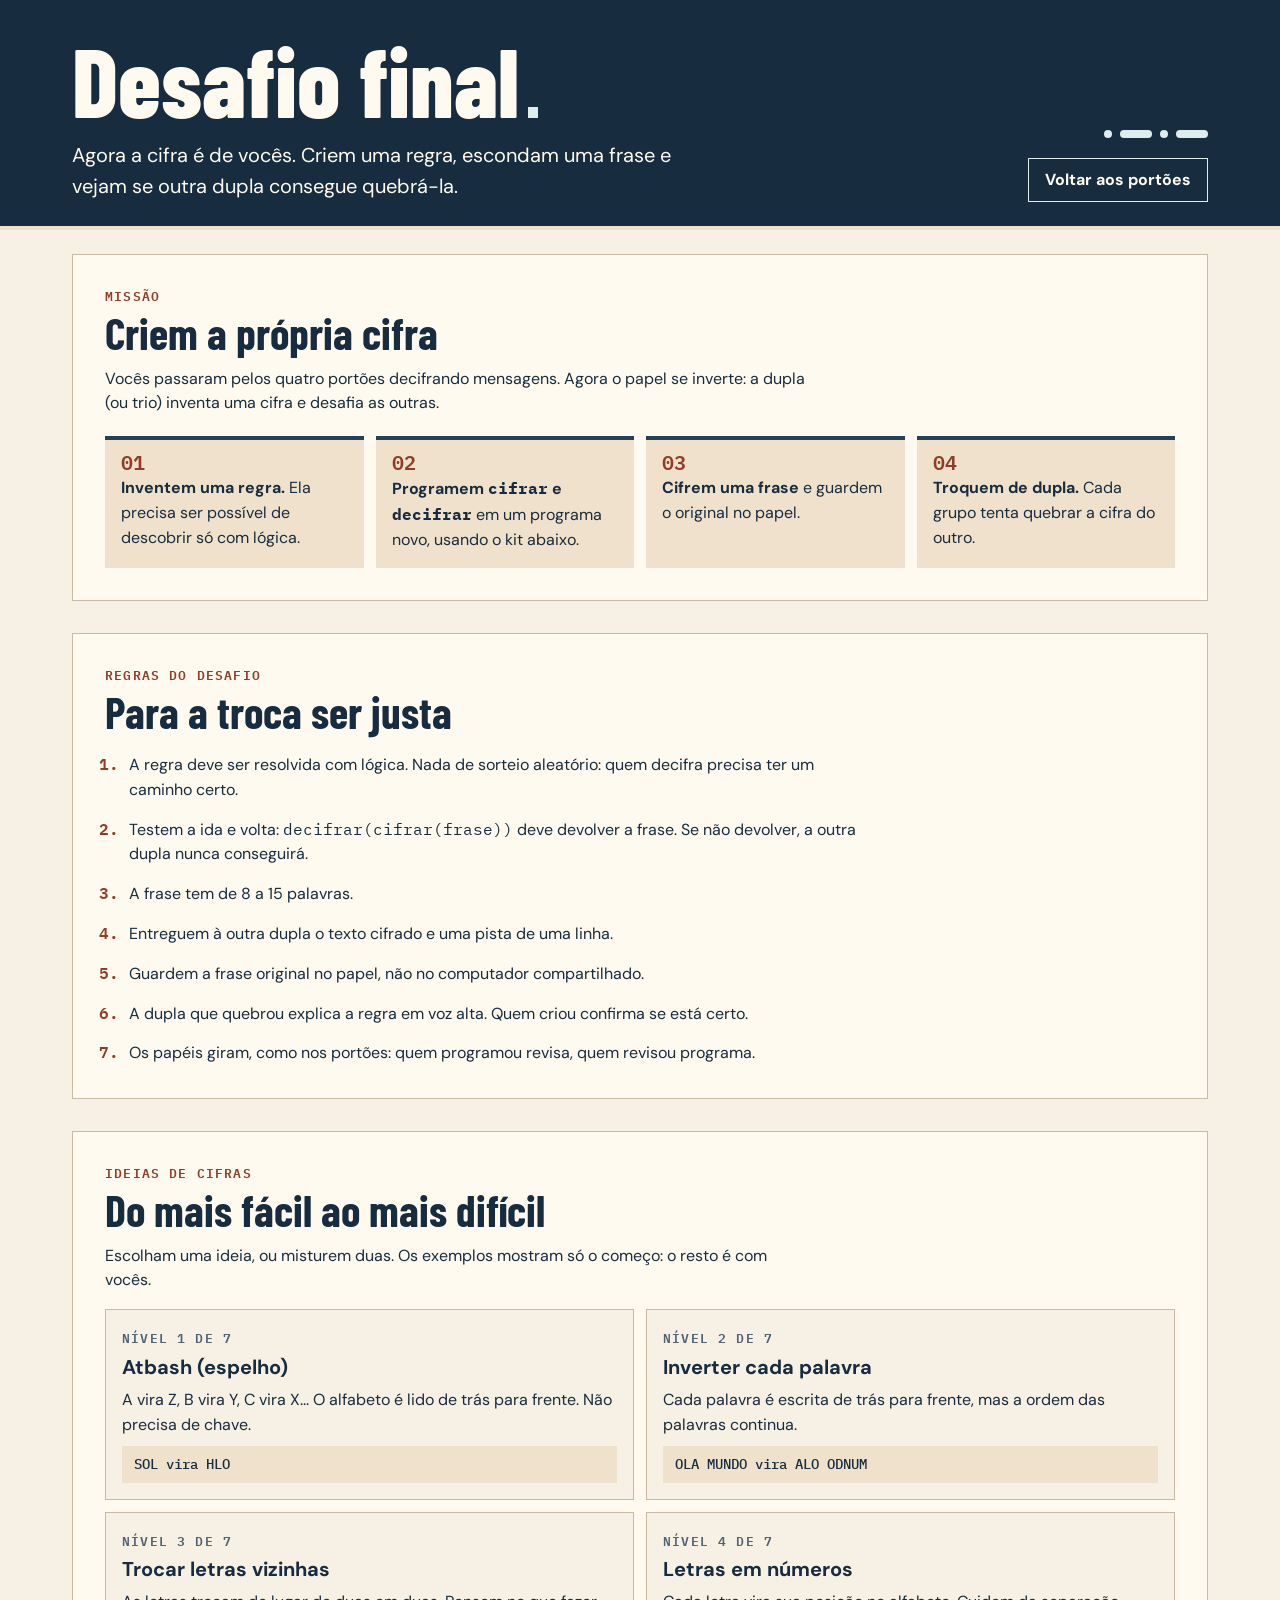
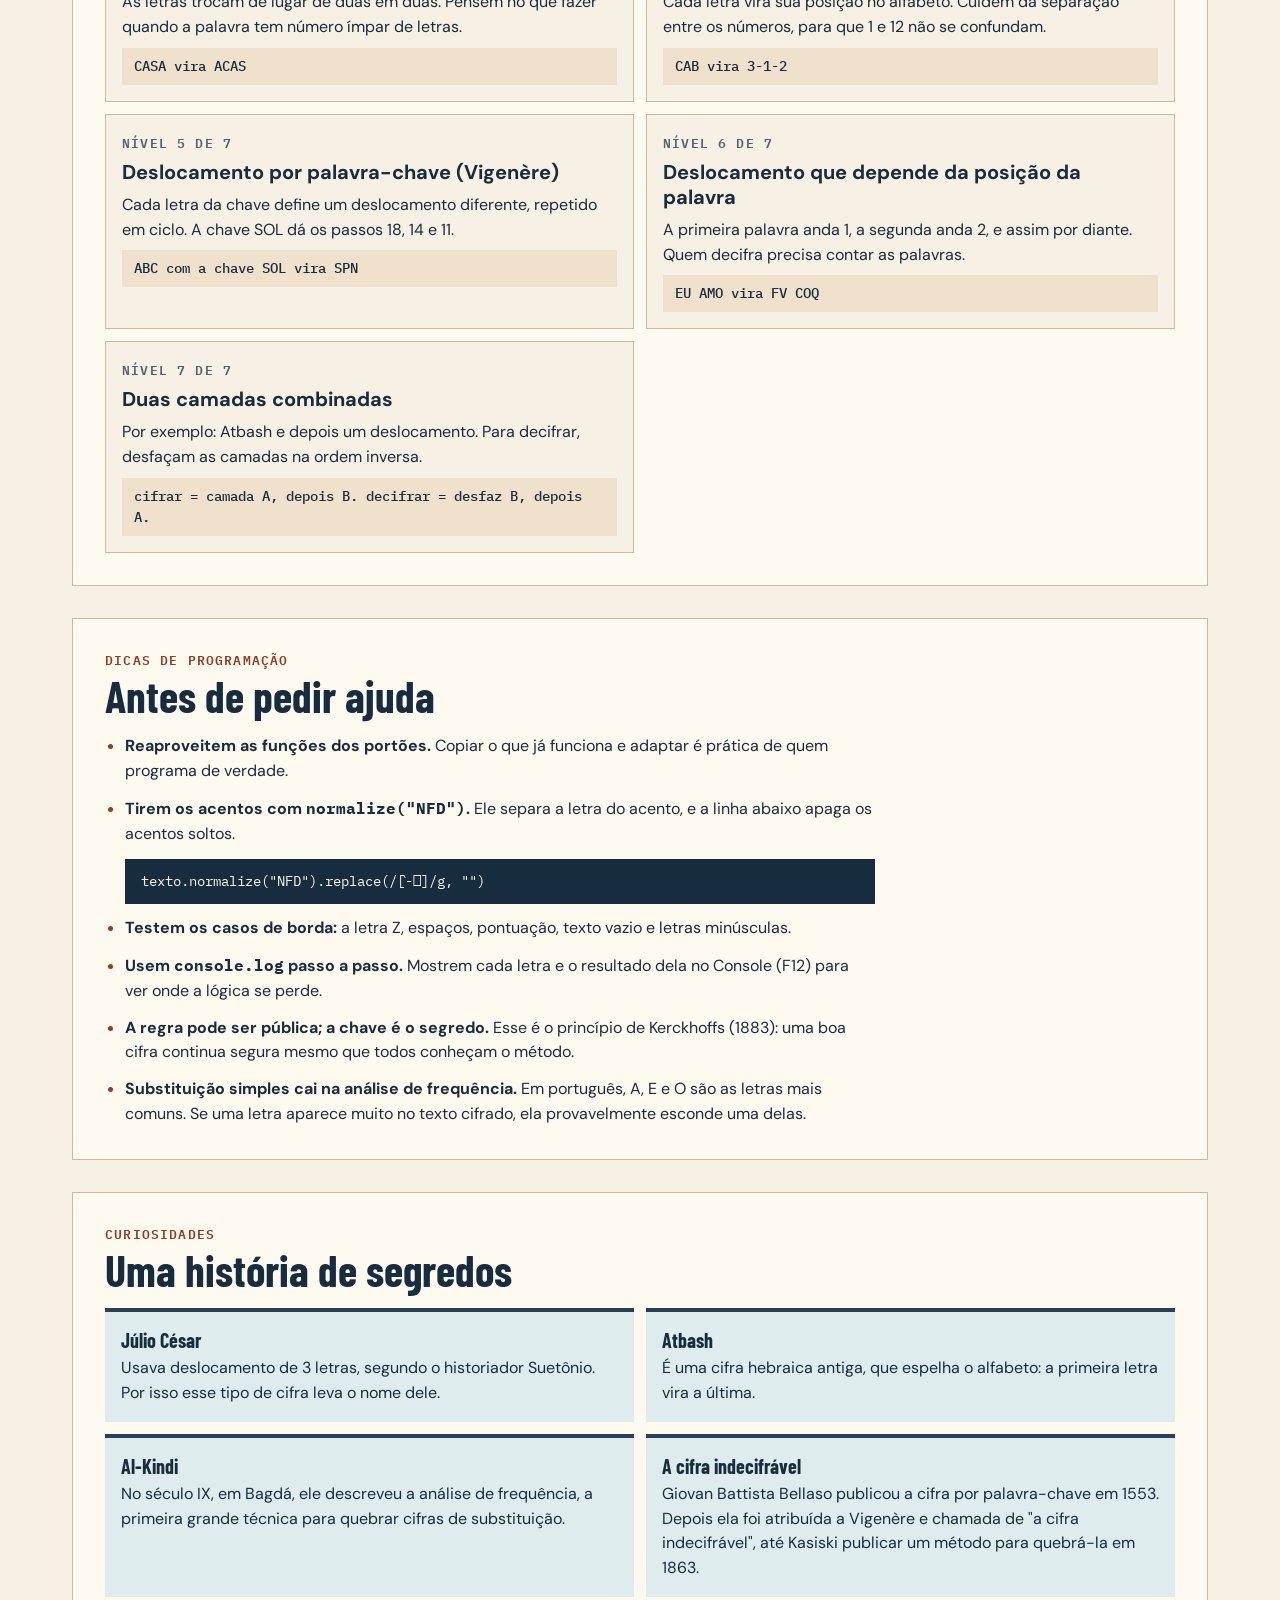
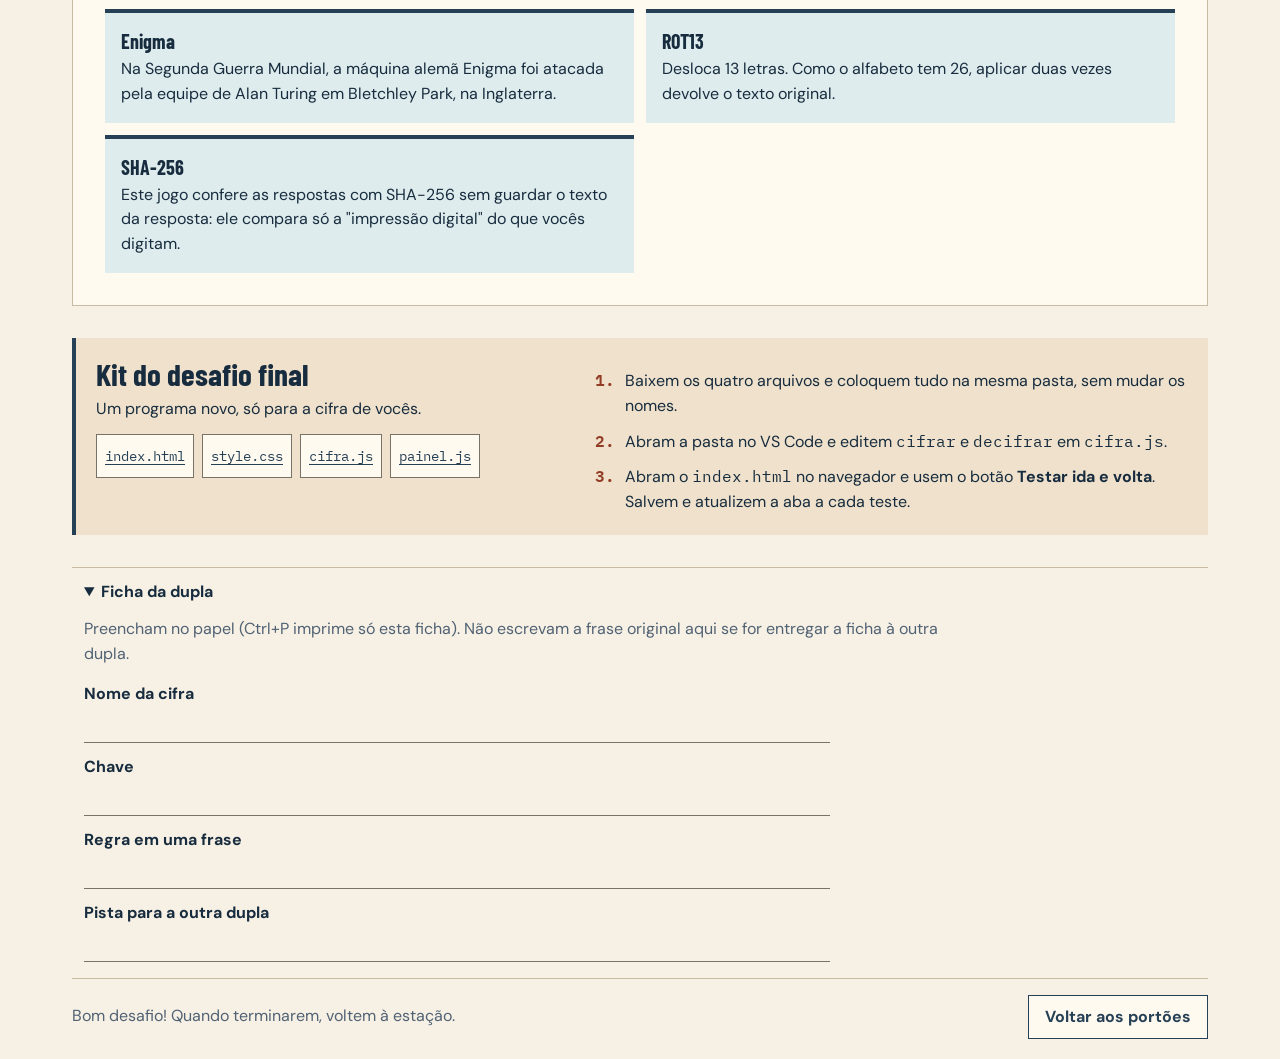
==== site/desafio-final/index.html @ 5ee997ca "Add Caesar wheel, richer feedback, gate selector and final challenge - Animated Caesar wheel on gate" ====
<!doctype html>
<html lang="pt-BR">
<head>
  <meta charset="utf-8">
  <meta name="viewport" content="width=device-width, initial-scale=1">
  <meta name="description" content="Desafio final da Estação Cifra: criem a sua própria cifra em JavaScript e desafiem outras duplas.">
  <meta name="theme-color" content="#172c3e">
  <title>Desafio final | Estação Cifra</title>
  <link rel="stylesheet" href="https://fonts.googleapis.com/css2?family=Barlow+Condensed:wght@600;700;800&amp;family=DM+Sans:wght@400;500;600;700&amp;family=IBM+Plex+Mono:wght@400;500;600&amp;display=swap">
  <link rel="stylesheet" href="../assets/tokens.css">
  <link rel="stylesheet" href="../assets/style.css">
  <link rel="stylesheet" href="desafio.css">
</head>
<body>
  <a class="skip-link" href="#missao">Ir à missão</a>
  <header class="masthead">
    <div class="frame masthead-inner">
      <div>
        <h1>Desafio final<span class="masthead-dot" aria-hidden="true"></span></h1>
        <p class="deck">Agora a cifra é de vocês. Criem uma regra, escondam uma frase e vejam se outra dupla consegue quebrá-la.</p>
      </div>
      <div class="masthead-tools">
        <span class="signal-mark" aria-hidden="true"><i></i><i></i><i></i><i></i></span>
        <a class="kit-jump back-link" href="../index.html">Voltar aos portões</a>
      </div>
    </div>
  </header>

  <main class="frame">
    <section class="section-block" id="missao" aria-labelledby="missao-titulo">
      <p class="eyebrow gate-label">Missão</p>
      <h2 id="missao-titulo">Criem a própria cifra</h2>
      <p>Vocês passaram pelos quatro portões decifrando mensagens. Agora o papel se inverte: a dupla (ou trio) inventa uma cifra e desafia as outras.</p>
      <ol class="mission-grid">
        <li><strong>Inventem uma regra.</strong> Ela precisa ser possível de descobrir só com lógica.</li>
        <li><strong>Programem <code>cifrar</code> e <code>decifrar</code></strong> em um programa novo, usando o kit abaixo.</li>
        <li><strong>Cifrem uma frase</strong> e guardem o original no papel.</li>
        <li><strong>Troquem de dupla.</strong> Cada grupo tenta quebrar a cifra do outro.</li>
      </ol>
    </section>

    <section class="section-block" id="regras" aria-labelledby="regras-titulo">
      <p class="eyebrow gate-label">Regras do desafio</p>
      <h2 id="regras-titulo">Para a troca ser justa</h2>
      <ol class="rules">
        <li>A regra deve ser resolvida com lógica. Nada de sorteio aleatório: quem decifra precisa ter um caminho certo.</li>
        <li>Testem a ida e volta: <code>decifrar(cifrar(frase))</code> deve devolver a frase. Se não devolver, a outra dupla nunca conseguirá.</li>
        <li>A frase tem de 8 a 15 palavras.</li>
        <li>Entreguem à outra dupla o texto cifrado e uma pista de uma linha.</li>
        <li>Guardem a frase original no papel, não no computador compartilhado.</li>
        <li>A dupla que quebrou explica a regra em voz alta. Quem criou confirma se está certo.</li>
        <li>Os papéis giram, como nos portões: quem programou revisa, quem revisou programa.</li>
      </ol>
    </section>

    <section class="section-block" id="ideias" aria-labelledby="ideias-titulo">
      <p class="eyebrow gate-label">Ideias de cifras</p>
      <h2 id="ideias-titulo">Do mais fácil ao mais difícil</h2>
      <p>Escolham uma ideia, ou misturem duas. Os exemplos mostram só o começo: o resto é com vocês.</p>
      <ol class="ideas">
        <li>
          <span class="eyebrow level">Nível 1 de 7</span>
          <h3>Atbash (espelho)</h3>
          <p>A vira Z, B vira Y, C vira X... O alfabeto é lido de trás para frente. Não precisa de chave.</p>
          <p class="example">SOL vira HLO</p>
        </li>
        <li>
          <span class="eyebrow level">Nível 2 de 7</span>
          <h3>Inverter cada palavra</h3>
          <p>Cada palavra é escrita de trás para frente, mas a ordem das palavras continua.</p>
          <p class="example">OLA MUNDO vira ALO ODNUM</p>
        </li>
        <li>
          <span class="eyebrow level">Nível 3 de 7</span>
          <h3>Trocar letras vizinhas</h3>
          <p>As letras trocam de lugar de duas em duas. Pensem no que fazer quando a palavra tem número ímpar de letras.</p>
          <p class="example">CASA vira ACAS</p>
        </li>
        <li>
          <span class="eyebrow level">Nível 4 de 7</span>
          <h3>Letras em números</h3>
          <p>Cada letra vira sua posição no alfabeto. Cuidem da separação entre os números, para que 1 e 12 não se confundam.</p>
          <p class="example">CAB vira 3-1-2</p>
        </li>
        <li>
          <span class="eyebrow level">Nível 5 de 7</span>
          <h3>Deslocamento por palavra-chave (Vigenère)</h3>
          <p>Cada letra da chave define um deslocamento diferente, repetido em ciclo. A chave SOL dá os passos 18, 14 e 11.</p>
          <p class="example">ABC com a chave SOL vira SPN</p>
        </li>
        <li>
          <span class="eyebrow level">Nível 6 de 7</span>
          <h3>Deslocamento que depende da posição da palavra</h3>
          <p>A primeira palavra anda 1, a segunda anda 2, e assim por diante. Quem decifra precisa contar as palavras.</p>
          <p class="example">EU AMO vira FV COQ</p>
        </li>
        <li>
          <span class="eyebrow level">Nível 7 de 7</span>
          <h3>Duas camadas combinadas</h3>
          <p>Por exemplo: Atbash e depois um deslocamento. Para decifrar, desfaçam as camadas na ordem inversa.</p>
          <p class="example">cifrar = camada A, depois B. decifrar = desfaz B, depois A.</p>
        </li>
      </ol>
    </section>

    <section class="section-block" id="dicas" aria-labelledby="dicas-titulo">
      <p class="eyebrow gate-label">Dicas de programação</p>
      <h2 id="dicas-titulo">Antes de pedir ajuda</h2>
      <ul class="tips">
        <li><strong>Reaproveitem as funções dos portões.</strong> Copiar o que já funciona e adaptar é prática de quem programa de verdade.</li>
        <li><strong>Tirem os acentos com <code>normalize("NFD")</code>.</strong> Ele separa a letra do acento, e a linha abaixo apaga os acentos soltos.
          <pre class="code-block"><code>texto.normalize("NFD").replace(/[̀-ͯ]/g, "")</code></pre>
        </li>
        <li><strong>Testem os casos de borda:</strong> a letra Z, espaços, pontuação, texto vazio e letras minúsculas.</li>
        <li><strong>Usem <code>console.log</code> passo a passo.</strong> Mostrem cada letra e o resultado dela no Console (F12) para ver onde a lógica se perde.</li>
        <li><strong>A regra pode ser pública; a chave é o segredo.</strong> Esse é o princípio de Kerckhoffs (1883): uma boa cifra continua segura mesmo que todos conheçam o método.</li>
        <li><strong>Substituição simples cai na análise de frequência.</strong> Em português, A, E e O são as letras mais comuns. Se uma letra aparece muito no texto cifrado, ela provavelmente esconde uma delas.</li>
      </ul>
    </section>

    <section class="section-block" id="curiosidades" aria-labelledby="curiosidades-titulo">
      <p class="eyebrow gate-label">Curiosidades</p>
      <h2 id="curiosidades-titulo">Uma história de segredos</h2>
      <ul class="facts">
        <li><b>Júlio César</b>Usava deslocamento de 3 letras, segundo o historiador Suetônio. Por isso esse tipo de cifra leva o nome dele.</li>
        <li><b>Atbash</b>É uma cifra hebraica antiga, que espelha o alfabeto: a primeira letra vira a última.</li>
        <li><b>Al-Kindi</b>No século IX, em Bagdá, ele descreveu a análise de frequência, a primeira grande técnica para quebrar cifras de substituição.</li>
        <li><b>A cifra indecifrável</b>Giovan Battista Bellaso publicou a cifra por palavra-chave em 1553. Depois ela foi atribuída a Vigenère e chamada de &quot;a cifra indecifrável&quot;, até Kasiski publicar um método para quebrá-la em 1863.</li>
        <li><b>Enigma</b>Na Segunda Guerra Mundial, a máquina alemã Enigma foi atacada pela equipe de Alan Turing em Bletchley Park, na Inglaterra.</li>
        <li><b>ROT13</b>Desloca 13 letras. Como o alfabeto tem 26, aplicar duas vezes devolve o texto original.</li>
        <li><b>SHA-256</b>Este jogo confere as respostas com SHA-256 sem guardar o texto da resposta: ele compara só a &quot;impressão digital&quot; do que vocês digitam.</li>
      </ul>
    </section>

    <section class="kit section-kit" id="kit" aria-labelledby="kit-titulo">
      <div>
        <h2 id="kit-titulo">Kit do desafio final</h2>
        <p>Um programa novo, só para a cifra de vocês.</p>
        <div class="downloads" aria-label="Arquivos do kit do desafio final">
          <a href="kit/index.html" download="index.html">index.html</a>
          <a href="kit/style.css" download="style.css">style.css</a>
          <a href="kit/cifra.js" download="cifra.js">cifra.js</a>
          <a href="kit/painel.js" download="painel.js">painel.js</a>
        </div>
      </div>
      <ol>
        <li>Baixem os quatro arquivos e coloquem tudo na mesma pasta, sem mudar os nomes.</li>
        <li>Abram a pasta no VS Code e editem <code>cifrar</code> e <code>decifrar</code> em <code>cifra.js</code>.</li>
        <li>Abram o <code>index.html</code> no navegador e usem o botão <strong>Testar ida e volta</strong>. Salvem e atualizem a aba a cada teste.</li>
      </ol>
    </section>

    <details class="team-note sheet" id="ficha" open>
      <summary>Ficha da dupla</summary>
      <p class="sheet-hint">Preencham no papel (Ctrl+P imprime só esta ficha). Não escrevam a frase original aqui se for entregar a ficha à outra dupla.</p>
      <ul class="sheet-list">
        <li><span>Nome da cifra</span><i></i></li>
        <li><span>Chave</span><i></i></li>
        <li><span>Regra em uma frase</span><i></i></li>
        <li><span>Pista para a outra dupla</span><i></i></li>
      </ul>
    </details>

    <footer class="footer">
      <p>Bom desafio! Quando terminarem, voltem à estação.</p>
      <a class="button" href="../index.html">Voltar aos portões</a>
    </footer>
  </main>
</body>
</html>
---- site/assets/tokens.css ----
:root {
  --p-paper: #f7f0e4;
  --p-paper: oklch(0.957 0.018 79);
  --p-white: #fffaf0;
  --p-white: oklch(0.986 0.014 82);
  --p-sand: #eee1cb;
  --p-sand: oklch(0.916 0.033 79);
  --p-ink: #172c3e;
  --p-ink: oklch(0.285 0.042 245);
  --p-indigo: #263f56;
  --p-indigo: oklch(0.36 0.05 245);
  --p-slate: #506275;
  --p-slate: oklch(0.489 0.036 247);
  --p-blue-paper: #e2eced;
  --p-blue-paper: oklch(0.933 0.013 203);
  --p-line: #c9baa4;
  --p-line: oklch(0.795 0.035 77);
  --p-control-line: #7a7369;
  --p-control-line: oklch(0.556 0.017 76);
  --p-rust: #923b25;
  --p-rust: oklch(0.468 0.122 36);
  --p-rust-dark: #75301e;
  --p-rust-dark: oklch(0.398 0.102 36);
  --p-error-paper: #f5dfd7;
  --p-error-paper: oklch(0.92 0.028 40);
  --p-green: #245740;
  --p-green: oklch(0.414 0.068 160);
  --p-green-paper: #e3ede0;
  --p-green-paper: oklch(0.937 0.024 140);
  --p-space: 0.25rem;

  --surface-primary: var(--p-paper);
  --surface-raised: var(--p-white);
  --surface-secondary: var(--p-sand);
  --surface-note: var(--p-blue-paper);
  --surface-inverse: var(--p-ink);
  --text-primary: var(--p-ink);
  --text-secondary: var(--p-slate);
  --text-inverse: var(--p-white);
  --border-paper: var(--p-line);
  --border-control: var(--p-control-line);
  --action-primary: var(--p-rust);
  --action-hover: var(--p-rust-dark);
  --action-link: var(--p-indigo);
  --status-error: var(--p-rust-dark);
  --status-error-surface: var(--p-error-paper);
  --status-success: var(--p-green);
  --status-success-surface: var(--p-green-paper);
  --space-1: var(--p-space);
  --space-2: calc(var(--p-space) * 2);
  --space-3: calc(var(--p-space) * 3);
  --space-4: calc(var(--p-space) * 4);
  --space-5: calc(var(--p-space) * 5);
  --space-6: calc(var(--p-space) * 6);
  --space-8: calc(var(--p-space) * 8);
  --space-10: calc(var(--p-space) * 10);
  --space-12: calc(var(--p-space) * 12);
  --font-display: 'Barlow Condensed', 'Arial Narrow', sans-serif;
  --font-sans: 'DM Sans', system-ui, sans-serif;
  --font-mono: 'IBM Plex Mono', Consolas, monospace;
  --step-0: 1rem;
  --step-1: 1.25rem;
  --step-2: 1.563rem;
  --step-3: 1.953rem;
  --step-4: 2.441rem;

  --card-challenge-bg: var(--surface-raised);
  --card-guide-bg: var(--surface-note);
  --card-signal-bg: var(--surface-secondary);
  --card-rule: var(--border-paper);
  --input-bg: var(--surface-raised);
  --input-border: var(--border-control);
  --btn-fill: var(--action-primary);
  --btn-hover: var(--action-hover);
  --btn-ink: var(--text-inverse);
  --btn-outline: var(--action-link);
  --focus-ring: var(--action-link);
}
---- site/assets/style.css ----
* { box-sizing: border-box; }

[hidden] { display: none !important; }

body {
  margin: 0;
  color: var(--text-primary);
  background: var(--surface-primary);
  font: var(--step-0)/1.55 var(--font-sans);
}

a { color: var(--action-link); text-underline-offset: 0.22em; }
a:hover { text-decoration-thickness: 0.15em; }
button, textarea { font: inherit; }
p, h1, h2, h3, ol, ul { margin: 0; }
h1, h2 { font-family: var(--font-display); line-height: 1; }
h2 { font-size: var(--step-3); }
h3 { font-size: var(--step-1); line-height: 1.25; }
code, pre { font-family: var(--font-mono); }
:focus-visible { outline: 3px solid var(--focus-ring); outline-offset: 4px; }

.sr-only {
  position: absolute;
  width: 1px;
  height: 1px;
  padding: 0;
  margin: -1px;
  overflow: hidden;
  clip-path: inset(50%);
  white-space: nowrap;
}

.skip-link {
  position: absolute;
  z-index: 1;
  top: var(--space-3);
  left: var(--space-3);
  padding: var(--space-2) var(--space-4);
  background: var(--surface-raised);
  transform: translateY(-160%);
}
.skip-link:focus { transform: translateY(0); }

.frame { width: min(100% - var(--space-12), 71rem); margin-inline: auto; }
.masthead {
  color: var(--text-inverse);
  background: var(--surface-inverse);
  border-bottom: var(--space-1) solid var(--surface-secondary);
}
.masthead-inner {
  display: flex;
  justify-content: space-between;
  align-items: end;
  gap: var(--space-10);
  padding-block: var(--space-8) var(--space-6);
}
.eyebrow {
  font: 600 0.8125rem/1.5 var(--font-mono);
  font-variant-numeric: tabular-nums;
  letter-spacing: 0.09em;
  text-transform: uppercase;
}
.masthead h1 { margin-block: 0 var(--space-3); font-size: clamp(3.75rem, 8vw, 6rem); font-weight: 800; }
.masthead-dot { display: inline-block; width: 0.11em; height: 0.11em; margin-left: 0.09em; background: var(--surface-note); }
.deck { max-width: 43ch; font-size: var(--step-1); }
.masthead-tools { display: grid; justify-items: end; gap: var(--space-5); flex: none; }
.signal-mark { display: flex; align-items: center; gap: var(--space-2); }
.signal-mark i { width: var(--space-2); height: var(--space-2); background: var(--surface-note); border-radius: 999px; }
.signal-mark i:nth-child(2n) { width: var(--space-8); }
.kit-jump {
  display: inline-flex;
  align-items: center;
  min-height: 44px;
  padding-inline: var(--space-4);
  border: 1px solid var(--surface-note);
  color: var(--text-inverse);
  font-weight: 700;
  text-decoration: none;
}
.kit-jump:hover { color: var(--text-primary); background: var(--surface-note); }
.kit-jump:focus-visible { outline-color: var(--text-inverse); }
.boot-status { padding-block: var(--space-6); }

.route { margin-block: var(--space-5); }
.announcement:not(:empty) {
  margin-bottom: var(--space-5);
  padding: var(--space-3) var(--space-4);
  color: var(--status-success);
  background: var(--status-success-surface);
  border: 1px solid var(--status-success);
  border-left-width: var(--space-1);
  font-weight: 700;
}
.route ol {
  display: grid;
  grid-template-columns: repeat(4, minmax(0, 1fr));
  gap: var(--space-2);
  list-style: none;
  padding: 0;
}
.route-button {
  display: flex;
  align-items: center;
  gap: var(--space-3);
  width: 100%;
  min-height: 56px;
  padding: var(--space-2) var(--space-3);
  color: var(--text-primary);
  background: var(--surface-raised);
  border: 1px solid var(--border-paper);
  text-align: start;
  cursor: pointer;
}
.route-button:disabled { background: var(--surface-primary); color: var(--text-secondary); cursor: default; }
.route-button[data-state='open'] { background: var(--status-success-surface); }
.route-button[aria-current='step'] { border-color: var(--action-primary); box-shadow: inset 0 -3px var(--action-primary); }
.route-button:not(:disabled):hover { border-color: var(--action-primary); }
.route-number { font: 600 var(--step-1)/1 var(--font-mono); font-variant-numeric: tabular-nums; }
.route-button span:last-child { display: grid; font-size: 0.875rem; line-height: 1.25; }
.route-button small { font-size: inherit; color: var(--text-secondary); }

.workbench { display: grid; grid-template-columns: minmax(0, 1.85fr) minmax(0, 1fr); gap: var(--space-5); align-items: start; }
.challenge { padding: clamp(1rem, 3vw, 2rem); background: var(--card-challenge-bg); border: 1px solid var(--card-rule); }
.challenge-header { display: grid; grid-template-columns: minmax(0, 1fr) auto; column-gap: var(--space-5); align-items: start; }
.challenge-header > :not(.wheel) { grid-column: 1; }
.challenge-header .wheel { grid-column: 2; grid-row: 1 / span 3; }
.challenge-header h2 { margin-block: var(--space-1) var(--space-3); font-size: clamp(var(--step-3), 5vw, 3.4rem); }
#gate-brief { max-width: 60ch; }
.gate-label { color: var(--action-primary); }
.telegram {
  margin-block: var(--space-5);
  padding: var(--space-3) var(--space-4) var(--space-4);
  background: var(--card-signal-bg);
  border-block: 1px dashed var(--border-control);
}
.telegram-meta { display: flex; justify-content: space-between; align-items: center; gap: var(--space-2); flex-wrap: wrap; }
.ciphertext {
  margin-top: var(--space-3);
  font: 600 clamp(1rem, 2vw, 1.375rem)/1.55 var(--font-mono);
  letter-spacing: 0.07em;
  overflow-wrap: anywhere;
  user-select: all;
}
.copy-status:not(.sr-only) { margin-top: var(--space-3); padding: var(--space-2) var(--space-3); background: var(--surface-raised); border-left: var(--space-1) solid var(--action-link); font-weight: 600; }
.instructions ol, .kit ol { padding-inline-start: var(--space-6); margin-top: var(--space-2); }
.instructions li + li, .kit li + li { margin-top: var(--space-2); }
.instructions li::marker, .kit li::marker { color: var(--action-primary); font: 600 1rem var(--font-mono); }
.answer-form, .review { margin-top: var(--space-6); padding-top: var(--space-4); border-top: 1px solid var(--border-paper); }
.answer-form label { font-weight: 700; }
#answer-help { color: var(--text-secondary); }
.answer-form textarea {
  display: block;
  width: 100%;
  margin-block: var(--space-2) var(--space-3);
  padding: var(--space-2) var(--space-3);
  border: 1px solid var(--input-border);
  color: var(--text-primary);
  background: var(--input-bg);
  min-height: 7rem;
  max-height: 24rem;
  resize: vertical;
}
.answer-form textarea[aria-invalid='true'] { border: 2px solid var(--status-error); }
.answer-actions { display: flex; align-items: center; gap: var(--space-3); flex-wrap: wrap; }
.answer-status:not(:empty) { padding: var(--space-2) var(--space-3); color: var(--status-error); background: var(--status-error-surface); }
.review .button { margin-top: var(--space-3); }

.button {
  min-height: 44px;
  padding: var(--space-2) var(--space-4);
  color: var(--btn-outline);
  background: var(--surface-raised);
  border: 1px solid var(--btn-outline);
  font-weight: 700;
  line-height: 1.2;
  cursor: pointer;
}
.button:hover { background: var(--surface-note); }
.button-primary { color: var(--btn-ink); background: var(--btn-fill); border-color: var(--btn-fill); }
.button-primary:hover { background: var(--btn-hover); border-color: var(--btn-hover); }
.button:disabled { cursor: wait; }
.button-small { font-size: 0.875rem; min-height: 36px; }
.button-text { background: transparent; border-color: transparent; text-decoration: underline; text-underline-offset: 0.22em; }

.guide { min-width: 0; padding: var(--space-5); background: var(--card-guide-bg); border-top: var(--space-1) solid var(--action-link); }
.guide-header p { margin-top: var(--space-2); color: var(--text-secondary); }
.concept {
  position: relative;
  margin-block: var(--space-5) var(--space-6);
  padding: var(--space-4);
  background: var(--surface-raised);
  border: 1px solid var(--card-rule);
}
.concept::after {
  content: '';
  position: absolute;
  bottom: -0.5rem;
  left: var(--space-5);
  width: 0.875rem;
  height: 0.875rem;
  background: var(--surface-raised);
  border-right: 1px solid var(--card-rule);
  border-bottom: 1px solid var(--card-rule);
  transform: rotate(45deg);
}
.concept h3, .hint-section h3, .references h3 { font-size: var(--step-0); }
.concept p { margin-top: var(--space-2); }
.hint-section details { background: var(--surface-raised); margin-top: var(--space-2); border: 1px solid var(--card-rule); }
summary { padding: var(--space-3); cursor: pointer; font-weight: 700; }
summary:hover { color: var(--action-primary); }
.hint-body { padding: 0 var(--space-3) var(--space-3); }
.hint-body pre {
  margin: var(--space-3) 0 0;
  padding: var(--space-3);
  white-space: pre-wrap;
  overflow-wrap: anywhere;
  background: var(--surface-inverse);
  color: var(--text-inverse);
  font-size: 0.875rem;
}
.references { margin-top: var(--space-5); }
.references ul { padding-inline-start: var(--space-5); margin-top: var(--space-2); }
.references a { display: inline-block; padding-block: var(--space-1); }

.completion { padding: var(--space-10); background: var(--status-success-surface); border: 1px solid var(--status-success); }
.completion h2 { margin-block: var(--space-2) var(--space-3); font-size: clamp(var(--step-4), 6vw, 4rem); }
.completion p { max-width: 56ch; }
.completion-next { margin-top: var(--space-6); padding-top: var(--space-4); border-top: 1px solid var(--status-success); }
.completion-next h3 { font-size: var(--step-2); }
.completion-next p { margin-top: var(--space-2); }
.completion-actions { display: flex; flex-wrap: wrap; gap: var(--space-2); margin-top: var(--space-4); }
.completion-actions .button { display: inline-flex; align-items: center; text-decoration: none; }
.kit {
  display: grid;
  grid-template-columns: minmax(0, 0.9fr) minmax(0, 1.1fr);
  gap: var(--space-6);
  margin-top: var(--space-8);
  padding: var(--space-5);
  background: var(--surface-secondary);
  border-left: var(--space-1) solid var(--action-link);
}
.kit h2 + p { margin-top: var(--space-2); }
.downloads { display: flex; flex-wrap: wrap; gap: var(--space-2); margin-top: var(--space-3); }
.downloads a {
  display: inline-grid;
  align-items: center;
  min-height: 44px;
  padding: var(--space-2);
  background: var(--surface-raised);
  border: 1px solid var(--border-control);
  font: 0.875rem var(--font-mono);
}
.team-note { margin-block: var(--space-4); border-block: 1px solid var(--border-paper); }
.team-note p { padding: 0 var(--space-3) var(--space-4); max-width: 80ch; }
.footer { display: flex; flex-wrap: wrap; justify-content: space-between; align-items: center; gap: var(--space-2); padding-bottom: var(--space-5); }
.footer p { color: var(--text-secondary); }

dialog { max-width: min(32rem, 100% - var(--space-8)); padding: var(--space-5); color: var(--text-primary); background: var(--surface-raised); border: 2px solid var(--border-control); }
dialog::backdrop { background: color-mix(in srgb, var(--surface-inverse) 75%, transparent); }
dialog p { margin-top: var(--space-3); }
.dialog-actions { display: flex; flex-wrap: wrap; gap: var(--space-2); margin-top: var(--space-5); }

@media (max-width: 52rem) {
  .frame { width: min(100% - var(--space-8), 45rem); }
  .workbench, .kit { grid-template-columns: minmax(0, 1fr); }
  .guide { display: grid; grid-template-columns: repeat(2, minmax(0, 1fr)); gap: var(--space-4); }
  .guide-header { grid-column: 1 / -1; }
  .concept, .references { margin: 0; }
  .masthead-inner { gap: var(--space-4); align-items: start; }
}

@media (max-width: 36rem) {
  .masthead-inner { display: grid; }
  .masthead-tools { justify-items: start; }
  .signal-mark { display: none; }
  .deck { font-size: var(--step-0); }
  .route { margin-block: var(--space-3); }
  .challenge-header { grid-template-columns: minmax(0, 1fr); }
  .challenge-header .wheel { grid-column: 1; grid-row: auto; margin-top: var(--space-4); }
  .route ol { gap: var(--space-1); }
  .route-button { display: grid; justify-content: center; justify-items: center; gap: var(--space-1); padding: var(--space-2) var(--space-1); text-align: center; }
  .route-button b { position: absolute; width: 1px; height: 1px; overflow: hidden; clip-path: inset(50%); }
  .route-number { font-size: var(--step-0); }
  .guide { grid-template-columns: minmax(0, 1fr); }
  .concept { margin-bottom: var(--space-2); }
}

@media (prefers-reduced-motion: reduce) {
  *, *::before, *::after { animation-duration: 0.01ms !important; transition-duration: 0.01ms !important; scroll-behavior: auto !important; }
}
---- site/desafio-final/desafio.css ----
/* Final challenge page: extra styles only. Base look comes from ../assets/style.css.
   Uses custom properties from ../assets/tokens.css exclusively. */

.back-link { display: inline-flex; }

.section-block {
  margin-top: var(--space-8);
  padding: clamp(1rem, 3vw, 2rem);
  background: var(--surface-raised);
  border: 1px solid var(--card-rule);
  min-width: 0;
}
.section-block:first-of-type { margin-top: var(--space-6); }
.section-block h2 { margin-block: var(--space-1) var(--space-3); font-size: clamp(var(--step-3), 5vw, 2.75rem); }
.section-block > p { max-width: 64ch; }
.section-block h3 { margin-top: 0; }

.mission-grid {
  display: grid;
  grid-template-columns: repeat(4, minmax(0, 1fr));
  gap: var(--space-3);
  margin-top: var(--space-5);
  padding: 0;
  list-style: none;
  counter-reset: mission;
}
.mission-grid li {
  position: relative;
  padding: var(--space-3) var(--space-4) var(--space-4);
  background: var(--surface-secondary);
  border-top: var(--space-1) solid var(--action-link);
  counter-increment: mission;
  overflow-wrap: anywhere;
}
.mission-grid li::before {
  content: counter(mission, decimal-leading-zero);
  display: block;
  margin-bottom: var(--space-1);
  color: var(--action-primary);
  font: 600 var(--step-1)/1 var(--font-mono);
}

.rules { margin-top: var(--space-4); padding-inline-start: var(--space-6); max-width: 70ch; }
.rules li + li { margin-top: var(--space-3); }
.rules li::marker { color: var(--action-primary); font: 600 1rem var(--font-mono); }

.ideas {
  display: grid;
  grid-template-columns: repeat(2, minmax(0, 1fr));
  gap: var(--space-3);
  margin-top: var(--space-4);
  padding: 0;
  list-style: none;
}
.ideas li { min-width: 0; padding: var(--space-4); background: var(--surface-primary); border: 1px solid var(--card-rule); }
.ideas h3 { margin-top: var(--space-1); }
.ideas p { margin-top: var(--space-2); }
.level { color: var(--text-secondary); }

.example {
  margin-top: var(--space-2);
  padding: var(--space-2) var(--space-3);
  background: var(--surface-secondary);
  font: 500 0.875rem/1.5 var(--font-mono);
  white-space: pre-wrap;
  overflow-wrap: anywhere;
}

.tips { margin-top: var(--space-4); padding-inline-start: var(--space-5); max-width: 70ch; }
.tips li + li { margin-top: var(--space-3); }
.tips li::marker { color: var(--action-primary); }

.code-block {
  margin: var(--space-3) 0 0;
  padding: var(--space-3) var(--space-4);
  background: var(--surface-inverse);
  color: var(--text-inverse);
  font-size: 0.875rem;
  white-space: pre-wrap;
  overflow-wrap: anywhere;
}
.section-block code, .kit code { overflow-wrap: anywhere; }

.facts { display: grid; grid-template-columns: repeat(2, minmax(0, 1fr)); gap: var(--space-3); margin-top: var(--space-4); padding: 0; list-style: none; }
.facts li { min-width: 0; padding: var(--space-4); background: var(--card-guide-bg); border-top: var(--space-1) solid var(--action-link); }
.facts b { display: block; margin-bottom: var(--space-1); font: 700 var(--step-1)/1.2 var(--font-display); }

.kit.section-kit { margin-top: var(--space-8); }

.sheet { margin-top: var(--space-8); }
.sheet-list { display: grid; gap: var(--space-3); margin: 0; padding: 0 var(--space-3) var(--space-4); list-style: none; max-width: 70ch; }
.sheet-list li { display: grid; gap: var(--space-1); }
.sheet-list span { font-weight: 700; }
.sheet-list i { display: block; min-height: 2rem; border-bottom: 1px solid var(--border-control); }
.sheet-hint { padding: 0 var(--space-3) var(--space-4); color: var(--text-secondary); }

@media (max-width: 52rem) {
  .mission-grid { grid-template-columns: repeat(2, minmax(0, 1fr)); }
}

@media (max-width: 36rem) {
  .mission-grid, .ideas, .facts { grid-template-columns: minmax(0, 1fr); }
  .section-block { margin-top: var(--space-5); }
}

@media print {
  .skip-link, .masthead, .section-block, .kit, .footer { display: none !important; }
  .sheet { display: block !important; margin: 0; border: 0; }
}

a.button { display: inline-flex; align-items: center; text-decoration: none; }
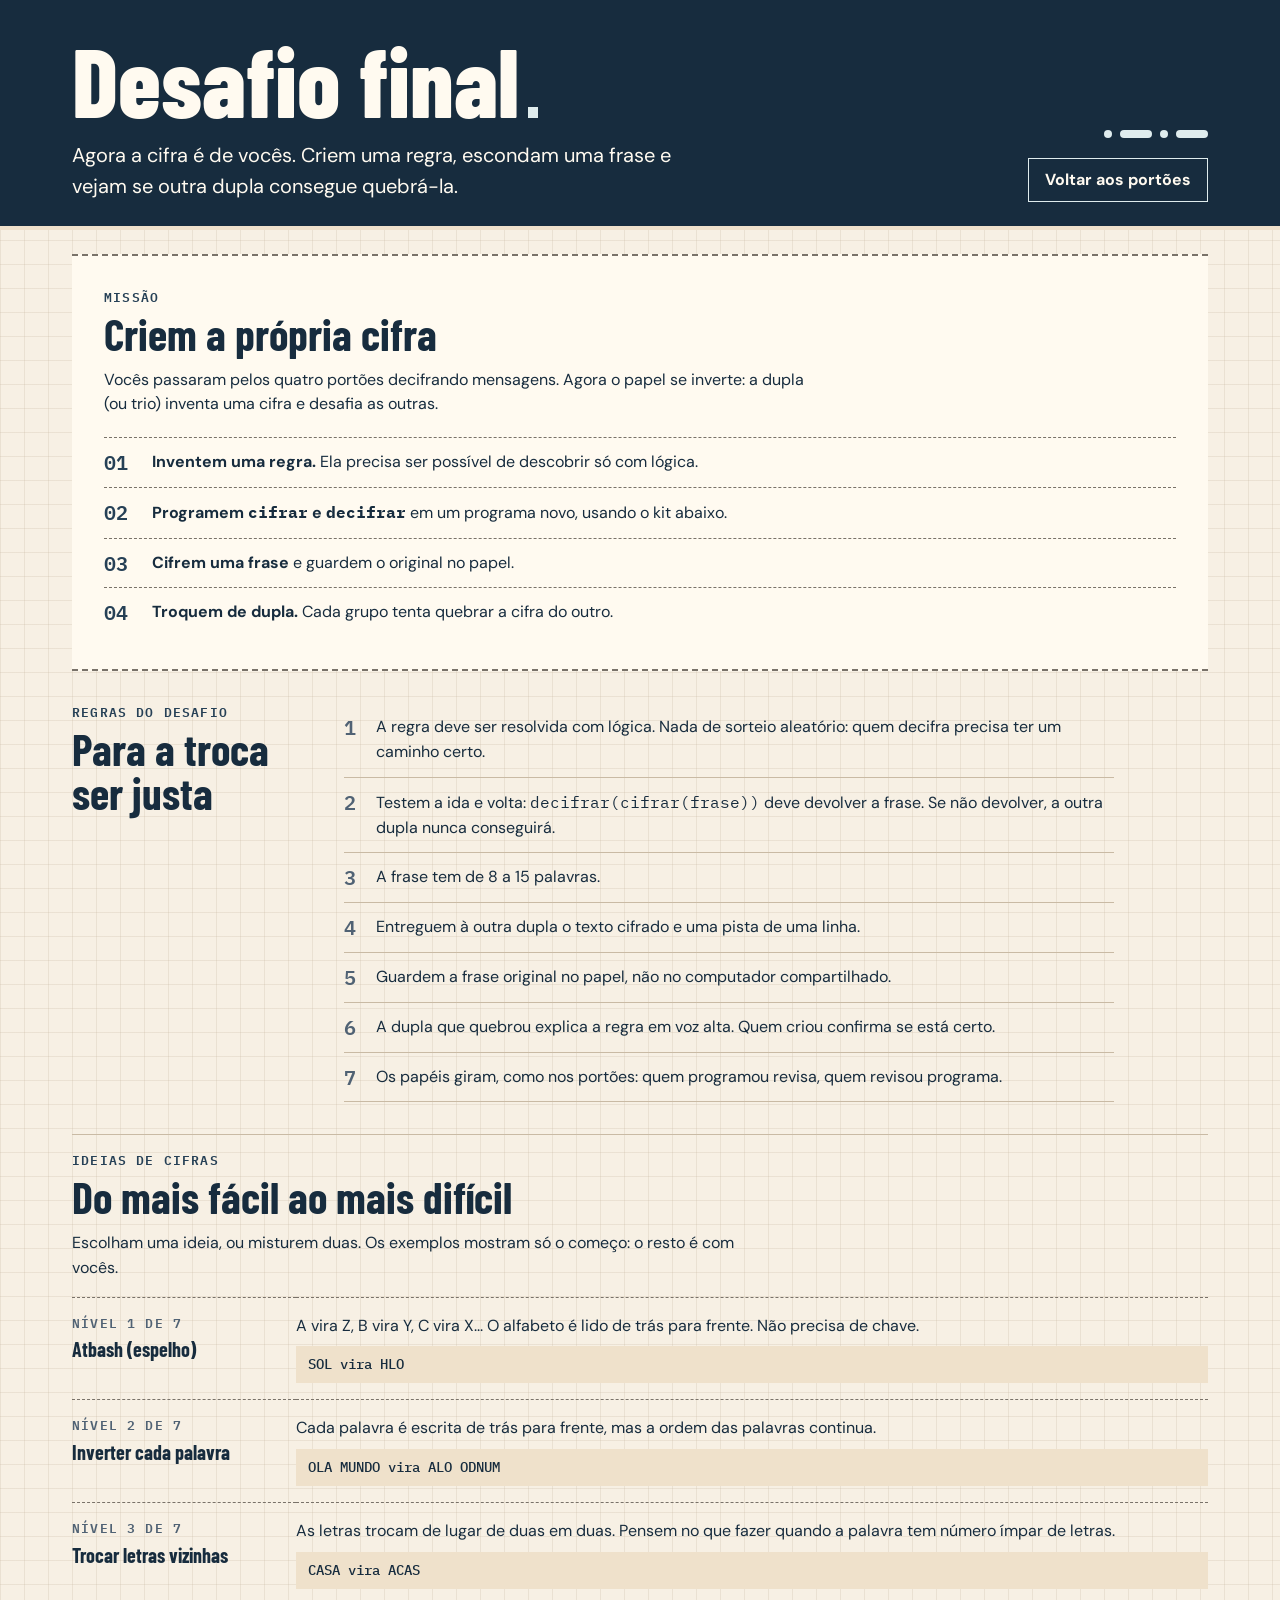
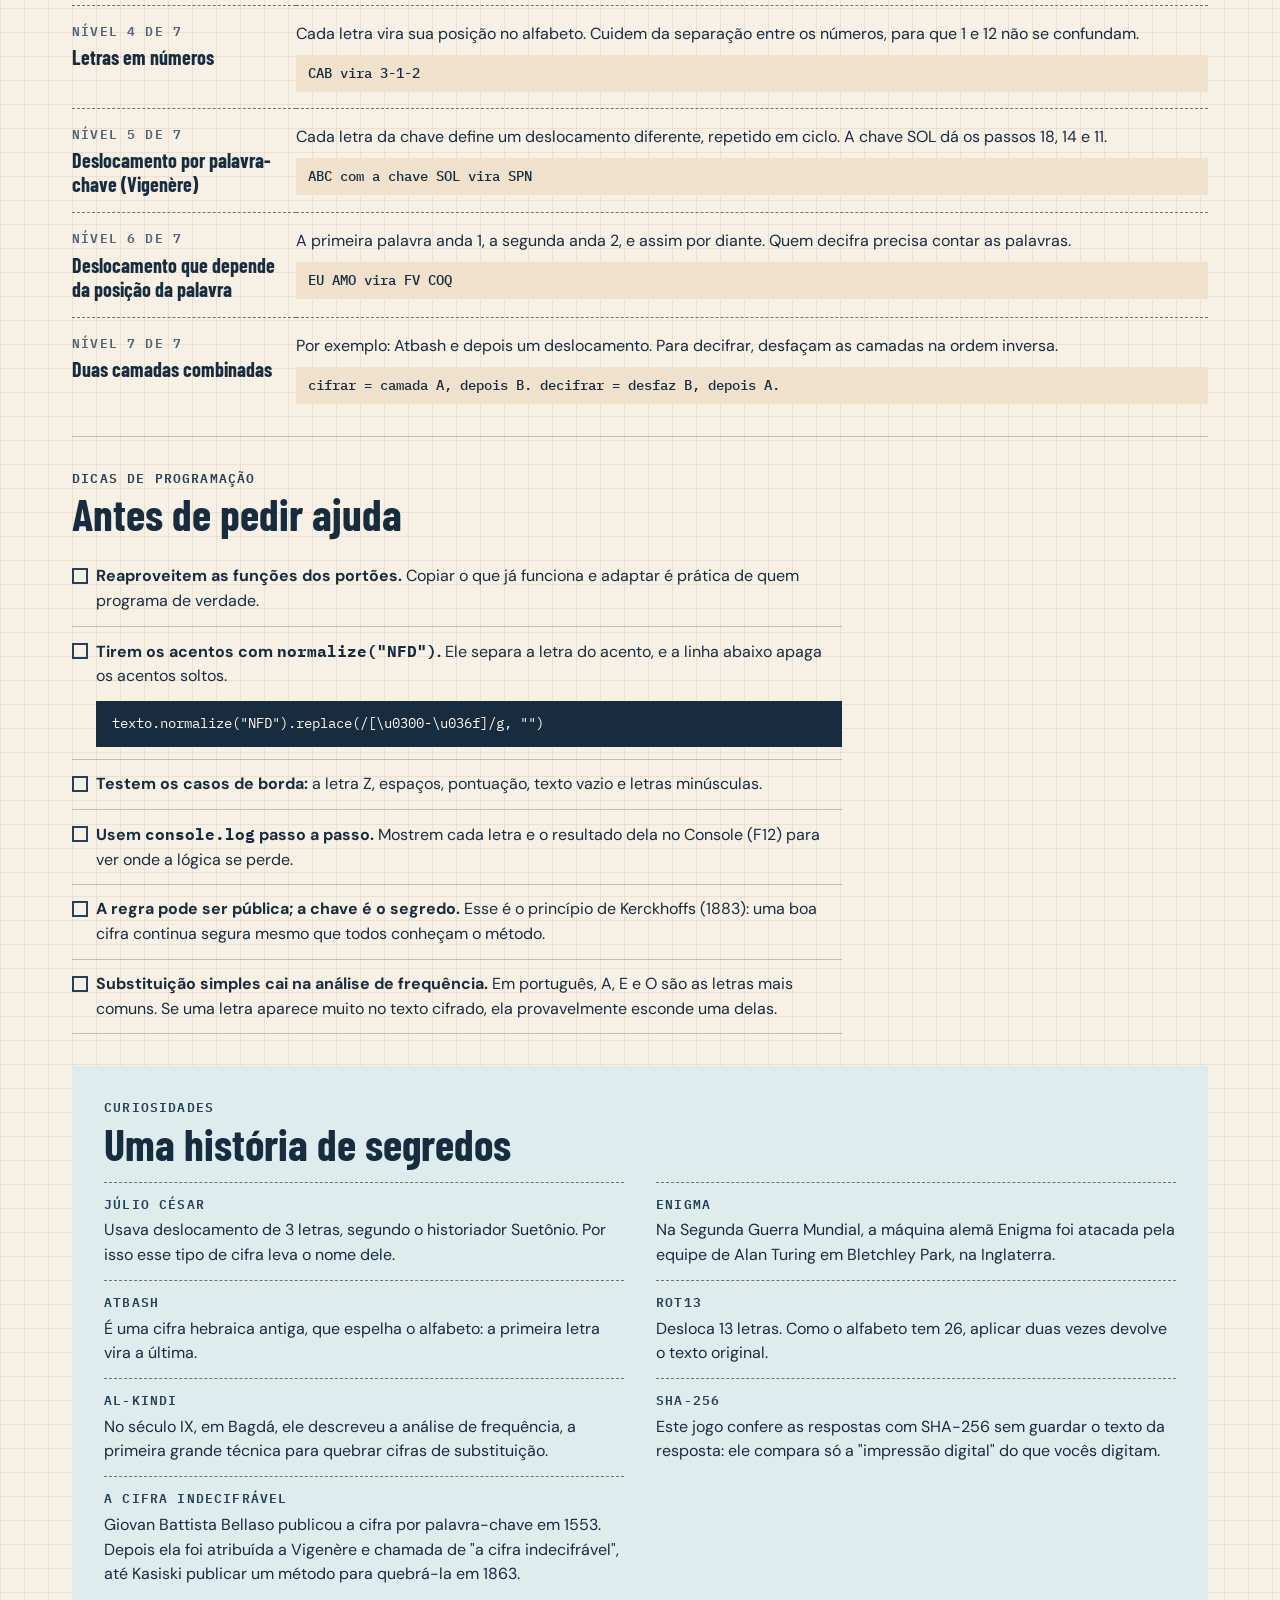
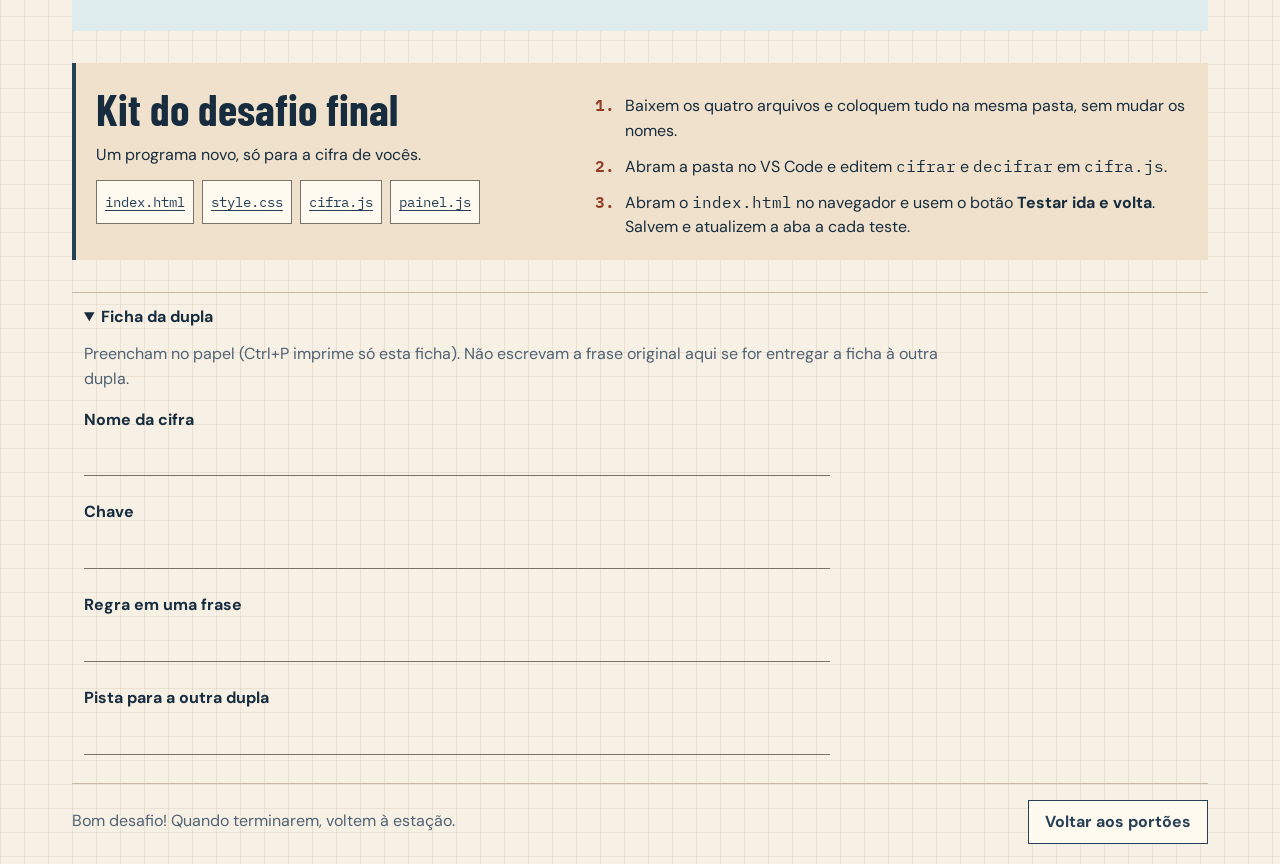
==== commit b161823a: "Polish visuals: icon sprite, answer motion, open-gate stamp - Inline SVG sprite (single-path symbols" ====
--- a/site/desafio-final/index.html
+++ b/site/desafio-final/index.html
@@ -27,11 +27,11 @@
   </header>
 
   <main class="frame">
-    <section class="section-block" id="missao" aria-labelledby="missao-titulo">
+    <section class="slip" id="missao" aria-labelledby="missao-titulo">
       <p class="eyebrow gate-label">Missão</p>
       <h2 id="missao-titulo">Criem a própria cifra</h2>
       <p>Vocês passaram pelos quatro portões decifrando mensagens. Agora o papel se inverte: a dupla (ou trio) inventa uma cifra e desafia as outras.</p>
-      <ol class="mission-grid">
+      <ol class="slip-steps" role="list">
         <li><strong>Inventem uma regra.</strong> Ela precisa ser possível de descobrir só com lógica.</li>
         <li><strong>Programem <code>cifrar</code> e <code>decifrar</code></strong> em um programa novo, usando o kit abaixo.</li>
         <li><strong>Cifrem uma frase</strong> e guardem o original no papel.</li>
@@ -39,10 +39,10 @@
       </ol>
     </section>
 
-    <section class="section-block" id="regras" aria-labelledby="regras-titulo">
+    <section class="rules-sheet" id="regras" aria-labelledby="regras-titulo">
       <p class="eyebrow gate-label">Regras do desafio</p>
       <h2 id="regras-titulo">Para a troca ser justa</h2>
-      <ol class="rules">
+      <ol class="rules" role="list">
         <li>A regra deve ser resolvida com lógica. Nada de sorteio aleatório: quem decifra precisa ter um caminho certo.</li>
         <li>Testem a ida e volta: <code>decifrar(cifrar(frase))</code> deve devolver a frase. Se não devolver, a outra dupla nunca conseguirá.</li>
         <li>A frase tem de 8 a 15 palavras.</li>
@@ -53,63 +53,35 @@
       </ol>
     </section>
 
-    <section class="section-block" id="ideias" aria-labelledby="ideias-titulo">
+    <section class="ledger" id="ideias" aria-labelledby="ideias-titulo">
       <p class="eyebrow gate-label">Ideias de cifras</p>
       <h2 id="ideias-titulo">Do mais fácil ao mais difícil</h2>
       <p>Escolham uma ideia, ou misturem duas. Os exemplos mostram só o começo: o resto é com vocês.</p>
-      <ol class="ideas">
-        <li>
-          <span class="eyebrow level">Nível 1 de 7</span>
-          <h3>Atbash (espelho)</h3>
-          <p>A vira Z, B vira Y, C vira X... O alfabeto é lido de trás para frente. Não precisa de chave.</p>
-          <p class="example">SOL vira HLO</p>
-        </li>
-        <li>
-          <span class="eyebrow level">Nível 2 de 7</span>
-          <h3>Inverter cada palavra</h3>
-          <p>Cada palavra é escrita de trás para frente, mas a ordem das palavras continua.</p>
-          <p class="example">OLA MUNDO vira ALO ODNUM</p>
-        </li>
-        <li>
-          <span class="eyebrow level">Nível 3 de 7</span>
-          <h3>Trocar letras vizinhas</h3>
-          <p>As letras trocam de lugar de duas em duas. Pensem no que fazer quando a palavra tem número ímpar de letras.</p>
-          <p class="example">CASA vira ACAS</p>
-        </li>
-        <li>
-          <span class="eyebrow level">Nível 4 de 7</span>
-          <h3>Letras em números</h3>
-          <p>Cada letra vira sua posição no alfabeto. Cuidem da separação entre os números, para que 1 e 12 não se confundam.</p>
-          <p class="example">CAB vira 3-1-2</p>
-        </li>
-        <li>
-          <span class="eyebrow level">Nível 5 de 7</span>
-          <h3>Deslocamento por palavra-chave (Vigenère)</h3>
-          <p>Cada letra da chave define um deslocamento diferente, repetido em ciclo. A chave SOL dá os passos 18, 14 e 11.</p>
-          <p class="example">ABC com a chave SOL vira SPN</p>
-        </li>
-        <li>
-          <span class="eyebrow level">Nível 6 de 7</span>
-          <h3>Deslocamento que depende da posição da palavra</h3>
-          <p>A primeira palavra anda 1, a segunda anda 2, e assim por diante. Quem decifra precisa contar as palavras.</p>
-          <p class="example">EU AMO vira FV COQ</p>
-        </li>
-        <li>
-          <span class="eyebrow level">Nível 7 de 7</span>
-          <h3>Duas camadas combinadas</h3>
-          <p>Por exemplo: Atbash e depois um deslocamento. Para decifrar, desfaçam as camadas na ordem inversa.</p>
-          <p class="example">cifrar = camada A, depois B. decifrar = desfaz B, depois A.</p>
-        </li>
-      </ol>
+      <dl class="ideas">
+        <dt><span class="eyebrow level">Nível 1 de 7</span><span class="idea-name">Atbash (espelho)</span></dt>
+        <dd><p>A vira Z, B vira Y, C vira X... O alfabeto é lido de trás para frente. Não precisa de chave.</p><p class="example">SOL vira HLO</p></dd>
+        <dt><span class="eyebrow level">Nível 2 de 7</span><span class="idea-name">Inverter cada palavra</span></dt>
+        <dd><p>Cada palavra é escrita de trás para frente, mas a ordem das palavras continua.</p><p class="example">OLA MUNDO vira ALO ODNUM</p></dd>
+        <dt><span class="eyebrow level">Nível 3 de 7</span><span class="idea-name">Trocar letras vizinhas</span></dt>
+        <dd><p>As letras trocam de lugar de duas em duas. Pensem no que fazer quando a palavra tem número ímpar de letras.</p><p class="example">CASA vira ACAS</p></dd>
+        <dt><span class="eyebrow level">Nível 4 de 7</span><span class="idea-name">Letras em números</span></dt>
+        <dd><p>Cada letra vira sua posição no alfabeto. Cuidem da separação entre os números, para que 1 e 12 não se confundam.</p><p class="example">CAB vira 3-1-2</p></dd>
+        <dt><span class="eyebrow level">Nível 5 de 7</span><span class="idea-name">Deslocamento por palavra-chave (Vigenère)</span></dt>
+        <dd><p>Cada letra da chave define um deslocamento diferente, repetido em ciclo. A chave SOL dá os passos 18, 14 e 11.</p><p class="example">ABC com a chave SOL vira SPN</p></dd>
+        <dt><span class="eyebrow level">Nível 6 de 7</span><span class="idea-name">Deslocamento que depende da posição da palavra</span></dt>
+        <dd><p>A primeira palavra anda 1, a segunda anda 2, e assim por diante. Quem decifra precisa contar as palavras.</p><p class="example">EU AMO vira FV COQ</p></dd>
+        <dt><span class="eyebrow level">Nível 7 de 7</span><span class="idea-name">Duas camadas combinadas</span></dt>
+        <dd><p>Por exemplo: Atbash e depois um deslocamento. Para decifrar, desfaçam as camadas na ordem inversa.</p><p class="example">cifrar = camada A, depois B. decifrar = desfaz B, depois A.</p></dd>
+      </dl>
     </section>
 
-    <section class="section-block" id="dicas" aria-labelledby="dicas-titulo">
+    <section class="field-tips" id="dicas" aria-labelledby="dicas-titulo">
       <p class="eyebrow gate-label">Dicas de programação</p>
       <h2 id="dicas-titulo">Antes de pedir ajuda</h2>
-      <ul class="tips">
+      <ul class="tips" role="list">
         <li><strong>Reaproveitem as funções dos portões.</strong> Copiar o que já funciona e adaptar é prática de quem programa de verdade.</li>
         <li><strong>Tirem os acentos com <code>normalize("NFD")</code>.</strong> Ele separa a letra do acento, e a linha abaixo apaga os acentos soltos.
-          <pre class="code-block"><code>texto.normalize("NFD").replace(/[̀-ͯ]/g, "")</code></pre>
+          <pre class="code-block"><code>texto.normalize("NFD").replace(/[\u0300-\u036f]/g, "")</code></pre>
         </li>
         <li><strong>Testem os casos de borda:</strong> a letra Z, espaços, pontuação, texto vazio e letras minúsculas.</li>
         <li><strong>Usem <code>console.log</code> passo a passo.</strong> Mostrem cada letra e o resultado dela no Console (F12) para ver onde a lógica se perde.</li>
@@ -118,10 +90,10 @@
       </ul>
     </section>
 
-    <section class="section-block" id="curiosidades" aria-labelledby="curiosidades-titulo">
+    <section class="marginalia" id="curiosidades" aria-labelledby="curiosidades-titulo">
       <p class="eyebrow gate-label">Curiosidades</p>
       <h2 id="curiosidades-titulo">Uma história de segredos</h2>
-      <ul class="facts">
+      <ul class="facts" role="list">
         <li><b>Júlio César</b>Usava deslocamento de 3 letras, segundo o historiador Suetônio. Por isso esse tipo de cifra leva o nome dele.</li>
         <li><b>Atbash</b>É uma cifra hebraica antiga, que espelha o alfabeto: a primeira letra vira a última.</li>
         <li><b>Al-Kindi</b>No século IX, em Bagdá, ele descreveu a análise de frequência, a primeira grande técnica para quebrar cifras de substituição.</li>
@@ -153,12 +125,16 @@
     <details class="team-note sheet" id="ficha" open>
       <summary>Ficha da dupla</summary>
       <p class="sheet-hint">Preencham no papel (Ctrl+P imprime só esta ficha). Não escrevam a frase original aqui se for entregar a ficha à outra dupla.</p>
-      <ul class="sheet-list">
-        <li><span>Nome da cifra</span><i></i></li>
-        <li><span>Chave</span><i></i></li>
-        <li><span>Regra em uma frase</span><i></i></li>
-        <li><span>Pista para a outra dupla</span><i></i></li>
-      </ul>
+      <dl class="sheet-list">
+        <dt>Nome da cifra</dt>
+        <dd></dd>
+        <dt>Chave</dt>
+        <dd></dd>
+        <dt>Regra em uma frase</dt>
+        <dd></dd>
+        <dt>Pista para a outra dupla</dt>
+        <dd></dd>
+      </dl>
     </details>
 
     <footer class="footer">
--- a/site/assets/tokens.css
+++ b/site/assets/tokens.css
@@ -75,4 +75,17 @@
   --btn-ink: var(--text-inverse);
   --btn-outline: var(--action-link);
   --focus-ring: var(--action-link);
+
+  --dur-micro: 120ms;
+  --dur-state: 220ms;
+  --dur-reveal: 350ms;
+  --stagger: 90ms;
+  --ease-out: cubic-bezier(0.16, 1, 0.3, 1);
+  --shadow-lift: 0 4px 10px -4px color-mix(in srgb, var(--p-ink) 40%, transparent);
+  --paper-grid: color-mix(in srgb, var(--p-line) 28%, transparent);
+  --paper-texture:
+    linear-gradient(var(--paper-grid) 1px, transparent 1px),
+    linear-gradient(90deg, var(--paper-grid) 1px, transparent 1px);
+  --paper-cell: 1.5rem;
+  --stamp-ink: var(--action-primary);
 }
--- a/site/assets/style.css
+++ b/site/assets/style.css
@@ -5,8 +5,24 @@
 body {
   margin: 0;
   color: var(--text-primary);
-  background: var(--surface-primary);
+  background-color: var(--surface-primary);
+  background-image: var(--paper-texture);
+  background-size: var(--paper-cell) var(--paper-cell);
   font: var(--step-0)/1.55 var(--font-sans);
+}
+
+.sprite { position: absolute; width: 0; height: 0; overflow: hidden; }
+.icon {
+  flex: none;
+  width: 1.125em;
+  height: 1.125em;
+  fill: none;
+  stroke: currentColor;
+  stroke-width: 2;
+  stroke-linecap: round;
+  stroke-linejoin: round;
+  vertical-align: -0.2em;
+  transition: transform var(--dur-micro) var(--ease-out);
 }
 
 a { color: var(--action-link); text-underline-offset: 0.22em; }
@@ -70,6 +86,7 @@
 .kit-jump {
   display: inline-flex;
   align-items: center;
+  gap: var(--space-2);
   min-height: 44px;
   padding-inline: var(--space-4);
   border: 1px solid var(--surface-note);
@@ -83,6 +100,9 @@
 
 .route { margin-block: var(--space-5); }
 .announcement:not(:empty) {
+  display: flex;
+  align-items: center;
+  gap: var(--space-2);
   margin-bottom: var(--space-5);
   padding: var(--space-3) var(--space-4);
   color: var(--status-success);
@@ -116,8 +136,24 @@
 .route-button[aria-current='step'] { border-color: var(--action-primary); box-shadow: inset 0 -3px var(--action-primary); }
 .route-button:not(:disabled):hover { border-color: var(--action-primary); }
 .route-number { font: 600 var(--step-1)/1 var(--font-mono); font-variant-numeric: tabular-nums; }
-.route-button span:last-child { display: grid; font-size: 0.875rem; line-height: 1.25; }
-.route-button small { font-size: inherit; color: var(--text-secondary); }
+.route-button > span:last-child { display: grid; font-size: 0.875rem; line-height: 1.25; }
+.route-button small { display: inline-flex; align-items: center; gap: var(--space-1); font-size: inherit; color: var(--text-secondary); }
+.route li { position: relative; }
+.route-stamp {
+  position: absolute;
+  top: calc(var(--space-2) * -1);
+  right: var(--space-2);
+  padding: 0 var(--space-1);
+  color: var(--stamp-ink);
+  background: var(--surface-raised);
+  border: 2px solid var(--stamp-ink);
+  font: 700 0.6875rem/1.4 var(--font-mono);
+  letter-spacing: 0.08em;
+  text-transform: uppercase;
+  transform: rotate(-6deg);
+  pointer-events: none;
+}
+.route-stamp.is-new { animation: stamp var(--dur-state) var(--ease-out) both; }
 
 .workbench { display: grid; grid-template-columns: minmax(0, 1.85fr) minmax(0, 1fr); gap: var(--space-5); align-items: start; }
 .challenge { padding: clamp(1rem, 3vw, 2rem); background: var(--card-challenge-bg); border: 1px solid var(--card-rule); }
@@ -161,11 +197,16 @@
   resize: vertical;
 }
 .answer-form textarea[aria-invalid='true'] { border: 2px solid var(--status-error); }
+.answer-form textarea.is-wrong { animation: shake 300ms var(--ease-out); }
 .answer-actions { display: flex; align-items: center; gap: var(--space-3); flex-wrap: wrap; }
 .answer-status:not(:empty) { padding: var(--space-2) var(--space-3); color: var(--status-error); background: var(--status-error-surface); }
+.answer-status.is-fresh { animation: arrive var(--dur-state) var(--ease-out) both; }
 .review .button { margin-top: var(--space-3); }
 
 .button {
+  display: inline-flex;
+  align-items: center;
+  gap: var(--space-2);
   min-height: 44px;
   padding: var(--space-2) var(--space-4);
   color: var(--btn-outline);
@@ -181,6 +222,18 @@
 .button:disabled { cursor: wait; }
 .button-small { font-size: 0.875rem; min-height: 36px; }
 .button-text { background: transparent; border-color: transparent; text-decoration: underline; text-underline-offset: 0.22em; }
+
+.button, .route-button, .kit-jump, .downloads a { transition: transform var(--dur-micro) var(--ease-out); }
+.button:not(:disabled):not(.button-text):hover,
+.route-button:not(:disabled):hover,
+.downloads a:hover { transform: translateY(-1px); box-shadow: var(--shadow-lift); }
+.button:not(:disabled):active,
+.route-button:not(:disabled):active,
+.downloads a:active,
+.kit-jump:active { transform: translateY(1px); box-shadow: none; }
+.button:hover .icon-check, .button:hover .icon-route, .button:hover .icon-copy, .kit-jump:hover .icon { transform: translateX(2px); }
+.button:hover .icon-back { transform: translateX(-2px); }
+.button:hover .icon-reset { transform: rotate(-30deg); }
 
 .guide { min-width: 0; padding: var(--space-5); background: var(--card-guide-bg); border-top: var(--space-1) solid var(--action-link); }
 .guide-header p { margin-top: var(--space-2); color: var(--text-secondary); }
@@ -242,8 +295,9 @@
 .kit h2 + p { margin-top: var(--space-2); }
 .downloads { display: flex; flex-wrap: wrap; gap: var(--space-2); margin-top: var(--space-3); }
 .downloads a {
-  display: inline-grid;
-  align-items: center;
+  display: inline-flex;
+  align-items: center;
+  gap: var(--space-2);
   min-height: 44px;
   padding: var(--space-2);
   background: var(--surface-raised);
@@ -281,10 +335,40 @@
   .route-button { display: grid; justify-content: center; justify-items: center; gap: var(--space-1); padding: var(--space-2) var(--space-1); text-align: center; }
   .route-button b { position: absolute; width: 1px; height: 1px; overflow: hidden; clip-path: inset(50%); }
   .route-number { font-size: var(--step-0); }
+  .route-button small .icon { display: none; }
   .guide { grid-template-columns: minmax(0, 1fr); }
   .concept { margin-bottom: var(--space-2); }
 }
 
+.is-entering .challenge > *,
+.is-entering > .guide,
+.completion.is-entering > * { animation: rise var(--dur-reveal) var(--ease-out) both; }
+.is-entering .challenge > :nth-child(2),
+.completion.is-entering > :nth-child(2) { animation-delay: var(--stagger); }
+.is-entering .challenge > :nth-child(n+3),
+.is-entering > .guide,
+.completion.is-entering > :nth-child(n+3) { animation-delay: calc(var(--stagger) * 2); }
+
+@keyframes shake {
+  0%, 100% { transform: translateX(0); }
+  20% { transform: translateX(-6px); }
+  40% { transform: translateX(6px); }
+  60% { transform: translateX(-4px); }
+  80% { transform: translateX(3px); }
+}
+@keyframes arrive {
+  from { opacity: 0; transform: translateX(-6px); }
+  to { opacity: 1; transform: none; }
+}
+@keyframes stamp {
+  from { opacity: 0; transform: scale(1.8) rotate(-6deg); }
+  to { opacity: 1; transform: scale(1) rotate(-6deg); }
+}
+@keyframes rise {
+  from { opacity: 0; transform: translateY(0.5rem); }
+  to { opacity: 1; transform: none; }
+}
+
 @media (prefers-reduced-motion: reduce) {
-  *, *::before, *::after { animation-duration: 0.01ms !important; transition-duration: 0.01ms !important; scroll-behavior: auto !important; }
-}
+  *, *::before, *::after { animation-duration: 0.01ms !important; animation-delay: 0s !important; transition-duration: 0.01ms !important; scroll-behavior: auto !important; }
+}
--- a/site/desafio-final/desafio.css
+++ b/site/desafio-final/desafio.css
@@ -3,62 +3,73 @@
 
 .back-link { display: inline-flex; }
 
-.section-block {
-  margin-top: var(--space-8);
+/* Shared rhythm for the page sections. Each section has its own role and layout. */
+main > section[id] { margin-top: var(--space-8); min-width: 0; }
+main > section[id]:first-child { margin-top: var(--space-6); }
+main > section[id] h2 { margin-block: var(--space-1) var(--space-3); font-size: clamp(var(--step-3), 5vw, 2.75rem); }
+main > section[id] > p { max-width: 64ch; }
+main > section[id] .gate-label { color: var(--action-link); }
+main > section[id] code { overflow-wrap: anywhere; }
+
+/* Mission: a perforated dispatch slip with numbered steps. */
+.slip {
   padding: clamp(1rem, 3vw, 2rem);
   background: var(--surface-raised);
-  border: 1px solid var(--card-rule);
-  min-width: 0;
+  border-block: 2px dashed var(--border-control);
 }
-.section-block:first-of-type { margin-top: var(--space-6); }
-.section-block h2 { margin-block: var(--space-1) var(--space-3); font-size: clamp(var(--step-3), 5vw, 2.75rem); }
-.section-block > p { max-width: 64ch; }
-.section-block h3 { margin-top: 0; }
+.slip-steps { margin: var(--space-5) 0 0; padding: 0; list-style: none; counter-reset: mission; }
+.slip-steps li {
+  position: relative;
+  padding: var(--space-3) 0 var(--space-3) var(--space-12);
+  border-top: 1px dashed var(--border-control);
+  counter-increment: mission;
+  overflow-wrap: break-word;
+}
+.slip-steps li::before {
+  content: counter(mission, decimal-leading-zero);
+  position: absolute;
+  top: var(--space-3);
+  left: 0;
+  color: var(--action-link);
+  font: 600 var(--step-1)/1.25 var(--font-mono);
+}
 
-.mission-grid {
+/* Rules: heading in the left margin, numbered clauses on bare paper. */
+.rules-sheet {
   display: grid;
-  grid-template-columns: repeat(4, minmax(0, 1fr));
-  gap: var(--space-3);
-  margin-top: var(--space-5);
-  padding: 0;
-  list-style: none;
-  counter-reset: mission;
+  grid-template-columns: minmax(0, 15rem) minmax(0, 1fr);
+  column-gap: var(--space-8);
+  align-items: start;
 }
-.mission-grid li {
+.rules-sheet > .eyebrow, .rules-sheet > h2 { grid-column: 1; }
+.rules-sheet > .rules { grid-column: 2; grid-row: 1 / span 3; }
+.rules { margin: 0; padding: 0; list-style: none; counter-reset: rule; max-width: 70ch; }
+.rules li {
   position: relative;
-  padding: var(--space-3) var(--space-4) var(--space-4);
-  background: var(--surface-secondary);
-  border-top: var(--space-1) solid var(--action-link);
-  counter-increment: mission;
+  padding: var(--space-3) 0 var(--space-3) var(--space-8);
+  border-bottom: 1px solid var(--card-rule);
+  counter-increment: rule;
   overflow-wrap: anywhere;
 }
-.mission-grid li::before {
-  content: counter(mission, decimal-leading-zero);
-  display: block;
-  margin-bottom: var(--space-1);
-  color: var(--action-primary);
-  font: 600 var(--step-1)/1 var(--font-mono);
+.rules li::before {
+  content: counter(rule);
+  position: absolute;
+  left: 0;
+  top: var(--space-3);
+  color: var(--text-secondary);
+  font: 600 var(--step-1)/1.2 var(--font-mono);
 }
 
-.rules { margin-top: var(--space-4); padding-inline-start: var(--space-6); max-width: 70ch; }
-.rules li + li { margin-top: var(--space-3); }
-.rules li::marker { color: var(--action-primary); font: 600 1rem var(--font-mono); }
-
-.ideas {
-  display: grid;
-  grid-template-columns: repeat(2, minmax(0, 1fr));
-  gap: var(--space-3);
-  margin-top: var(--space-4);
-  padding: 0;
-  list-style: none;
-}
-.ideas li { min-width: 0; padding: var(--space-4); background: var(--surface-primary); border: 1px solid var(--card-rule); }
-.ideas h3 { margin-top: var(--space-1); }
-.ideas p { margin-top: var(--space-2); }
+/* Ideas: a ledger with level labels and a worked example per row. */
+.ledger { padding-block: var(--space-4); border-block: 1px solid var(--card-rule); }
+.ideas { display: grid; grid-template-columns: minmax(0, 14rem) minmax(0, 1fr); margin: var(--space-4) 0 0; }
+.ideas dt, .ideas dd { margin: 0; padding-block: var(--space-4); border-top: 1px dashed var(--border-control); min-width: 0; }
+.ideas dt { display: grid; align-content: start; gap: var(--space-1); padding-right: var(--space-4); }
+.idea-name { font: 700 var(--step-1)/1.2 var(--font-display); overflow-wrap: anywhere; }
+.ideas dd p + p { margin-top: var(--space-2); }
 .level { color: var(--text-secondary); }
 
 .example {
-  margin-top: var(--space-2);
   padding: var(--space-2) var(--space-3);
   background: var(--surface-secondary);
   font: 500 0.875rem/1.5 var(--font-mono);
@@ -66,9 +77,23 @@
   overflow-wrap: anywhere;
 }
 
-.tips { margin-top: var(--space-4); padding-inline-start: var(--space-5); max-width: 70ch; }
-.tips li + li { margin-top: var(--space-3); }
-.tips li::marker { color: var(--action-primary); }
+/* Tips: a checklist on bare paper, each line closed by a ruled line. */
+.tips { margin: var(--space-4) 0 0; padding: 0; list-style: none; max-width: 70ch; }
+.tips li {
+  position: relative;
+  padding: var(--space-3) 0 var(--space-3) var(--space-6);
+  border-bottom: 1px solid var(--card-rule);
+  overflow-wrap: anywhere;
+}
+.tips li::before {
+  content: "";
+  position: absolute;
+  left: 0;
+  top: var(--space-4);
+  width: 0.75rem;
+  height: 0.75rem;
+  border: 2px solid var(--action-link);
+}
 
 .code-block {
   margin: var(--space-3) 0 0;
@@ -79,32 +104,35 @@
   white-space: pre-wrap;
   overflow-wrap: anywhere;
 }
-.section-block code, .kit code { overflow-wrap: anywhere; }
 
-.facts { display: grid; grid-template-columns: repeat(2, minmax(0, 1fr)); gap: var(--space-3); margin-top: var(--space-4); padding: 0; list-style: none; }
-.facts li { min-width: 0; padding: var(--space-4); background: var(--card-guide-bg); border-top: var(--space-1) solid var(--action-link); }
-.facts b { display: block; margin-bottom: var(--space-1); font: 700 var(--step-1)/1.2 var(--font-display); }
+/* Curiosities: margin notes on a blue-paper band, set in two columns. */
+.marginalia { padding: clamp(1rem, 3vw, 2rem); background: var(--card-guide-bg); }
+.facts { columns: 2 18rem; column-gap: var(--space-8); margin: var(--space-4) 0 0; padding: 0; list-style: none; }
+.facts li { break-inside: avoid; padding-block: var(--space-3); border-top: 1px dashed var(--border-control); overflow-wrap: anywhere; }
+.facts b { display: block; margin-bottom: var(--space-1); color: var(--action-link); font: 600 0.8125rem/1.5 var(--font-mono); letter-spacing: 0.09em; text-transform: uppercase; }
 
 .kit.section-kit { margin-top: var(--space-8); }
 
 .sheet { margin-top: var(--space-8); }
-.sheet-list { display: grid; gap: var(--space-3); margin: 0; padding: 0 var(--space-3) var(--space-4); list-style: none; max-width: 70ch; }
-.sheet-list li { display: grid; gap: var(--space-1); }
-.sheet-list span { font-weight: 700; }
-.sheet-list i { display: block; min-height: 2rem; border-bottom: 1px solid var(--border-control); }
+.sheet-list { display: grid; gap: var(--space-3); margin: 0; padding: 0 var(--space-3) var(--space-4); max-width: 70ch; }
+.sheet-list dt { font-weight: 700; }
+.sheet-list dd { min-height: 2rem; margin: 0 0 var(--space-3); border-bottom: 1px solid var(--border-control); }
 .sheet-hint { padding: 0 var(--space-3) var(--space-4); color: var(--text-secondary); }
 
 @media (max-width: 52rem) {
-  .mission-grid { grid-template-columns: repeat(2, minmax(0, 1fr)); }
+  .rules-sheet { grid-template-columns: minmax(0, 1fr); }
+  .rules-sheet > .rules { grid-column: 1; grid-row: auto; margin-top: var(--space-4); }
 }
 
 @media (max-width: 36rem) {
-  .mission-grid, .ideas, .facts { grid-template-columns: minmax(0, 1fr); }
-  .section-block { margin-top: var(--space-5); }
+  .ideas { grid-template-columns: minmax(0, 1fr); }
+  .ideas dt { padding-bottom: 0; padding-right: 0; }
+  .ideas dd { border-top: 0; padding-top: var(--space-2); }
+  main > section[id] { margin-top: var(--space-5); }
 }
 
 @media print {
-  .skip-link, .masthead, .section-block, .kit, .footer { display: none !important; }
+  .skip-link, .masthead, main > section[id], .footer { display: none !important; }
   .sheet { display: block !important; margin: 0; border: 0; }
 }
 
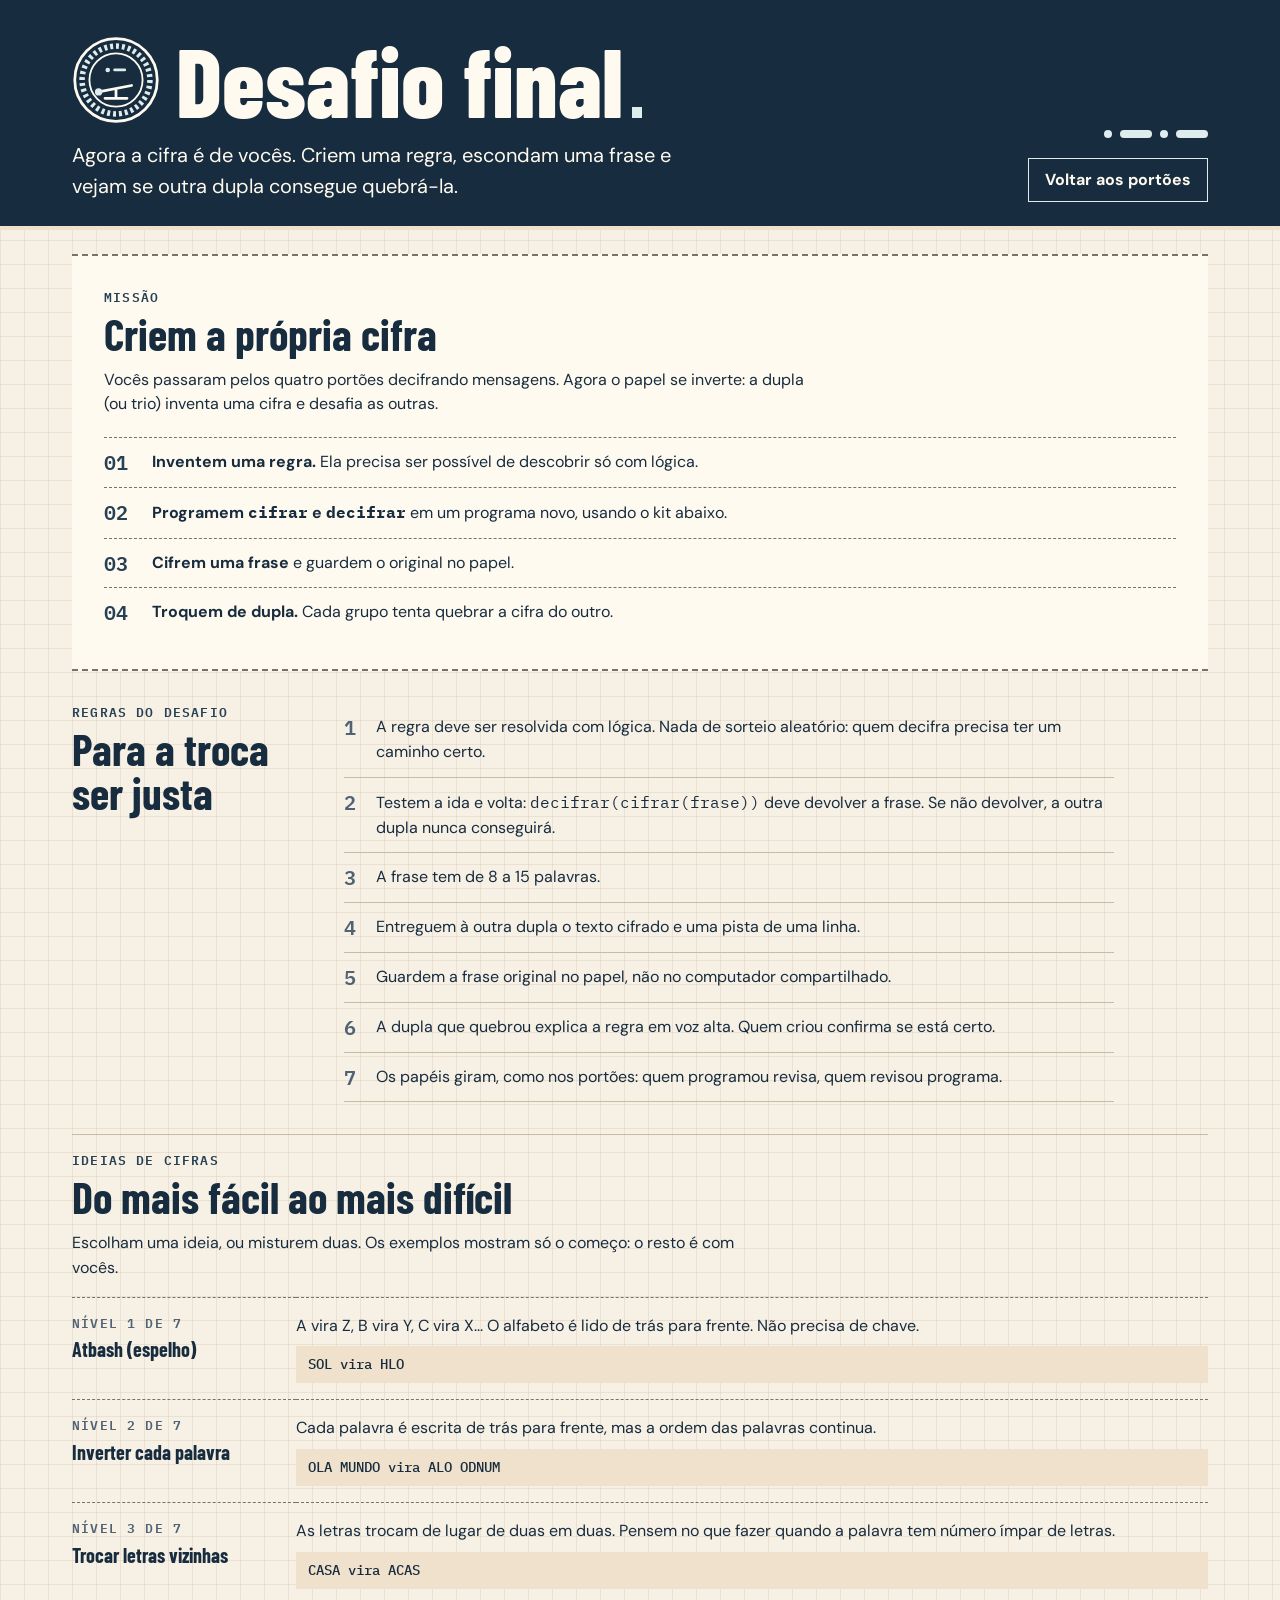
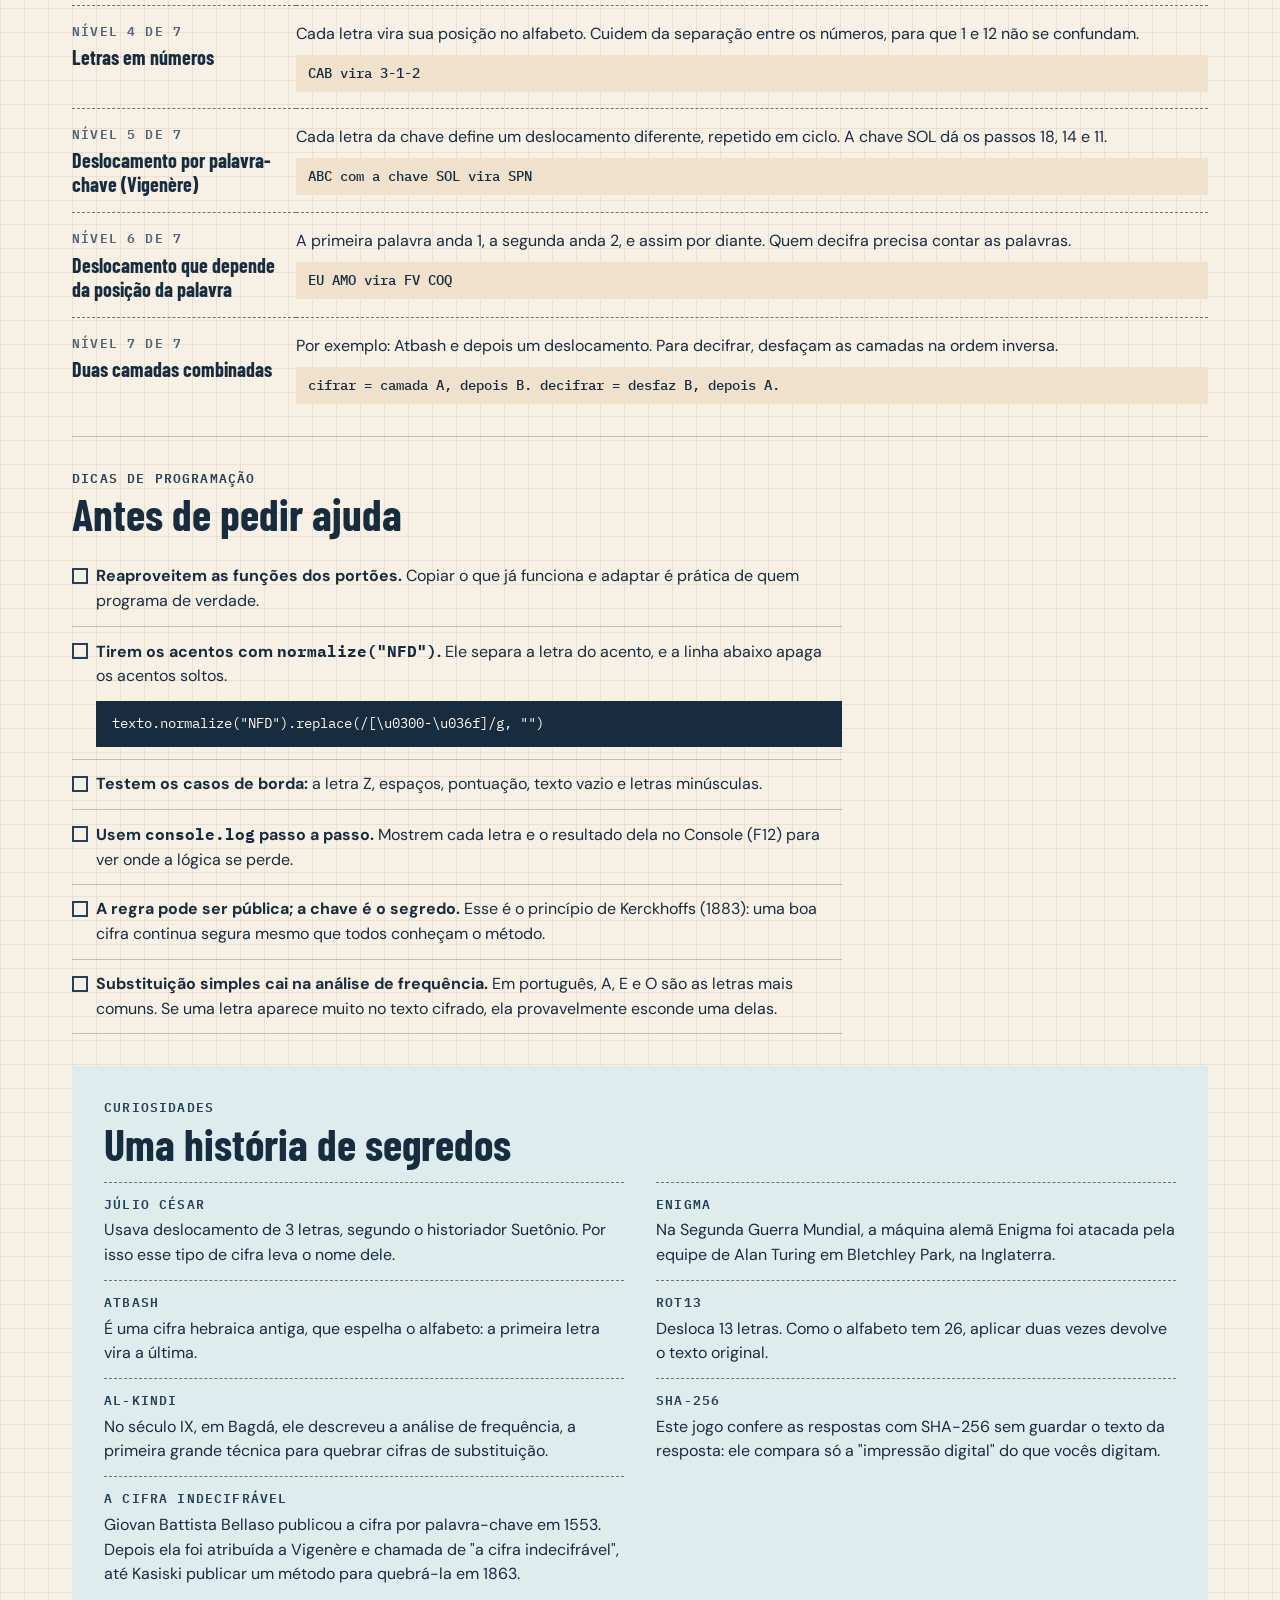
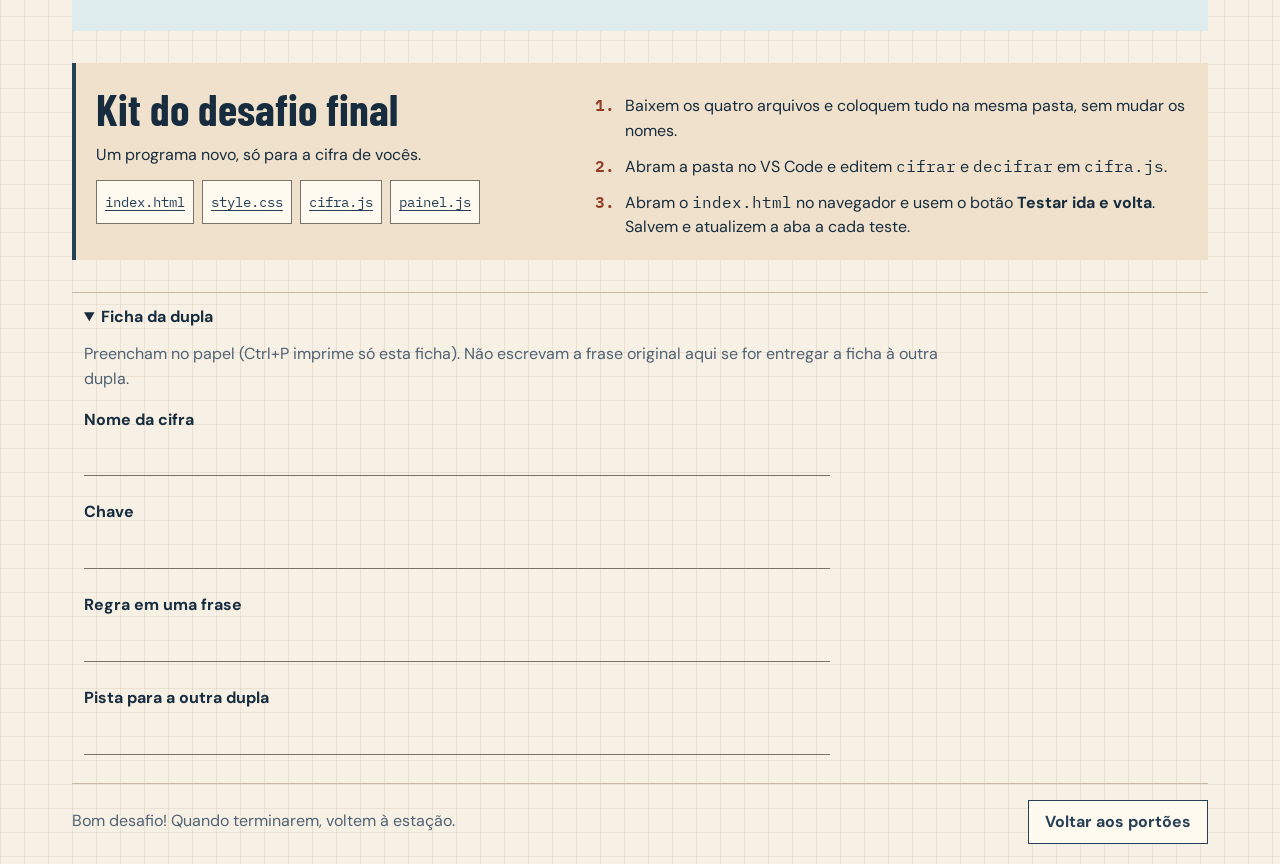
==== commit b33e6b82: "Add completion code, teacher board, glossary, dark mode and brand - Decipher animation on correct an" ====
--- a/site/desafio-final/index.html
+++ b/site/desafio-final/index.html
@@ -7,8 +7,10 @@
   <meta name="theme-color" content="#172c3e">
   <title>Desafio final | Estação Cifra</title>
   <link rel="stylesheet" href="https://fonts.googleapis.com/css2?family=Barlow+Condensed:wght@600;700;800&amp;family=DM+Sans:wght@400;500;600;700&amp;family=IBM+Plex+Mono:wght@400;500;600&amp;display=swap">
+  <link rel="icon" href="../assets/favicon.svg" type="image/svg+xml">
   <link rel="stylesheet" href="../assets/tokens.css">
   <link rel="stylesheet" href="../assets/style.css">
+  <link rel="stylesheet" href="../assets/brand.css">
   <link rel="stylesheet" href="desafio.css">
 </head>
 <body>
@@ -16,7 +18,10 @@
   <header class="masthead">
     <div class="frame masthead-inner">
       <div>
-        <h1>Desafio final<span class="masthead-dot" aria-hidden="true"></span></h1>
+        <div class="brand-row">
+          <svg class="emblem" viewBox="0 0 96 96" aria-hidden="true" focusable="false"><circle class="ink" cx="48" cy="48" r="45" stroke-width="3"/><circle class="acc" cx="48" cy="48" r="37" stroke-width="6" pathLength="72" stroke-dasharray="1 1"/><circle class="ink" cx="48" cy="48" r="29" stroke-width="2"/><circle class="acc-fill" cx="39" cy="37" r="2.5"/><rect class="acc-fill" x="45" y="35.5" width="14" height="3" rx="1.5"/><path class="ink" d="M29 61l36-7M48 57.5V68M36 68h24" stroke-width="3"/><circle class="acc-fill" cx="29" cy="61" r="4"/></svg>
+          <h1>Desafio final<span class="masthead-dot" aria-hidden="true"></span></h1>
+        </div>
         <p class="deck">Agora a cifra é de vocês. Criem uma regra, escondam uma frase e vejam se outra dupla consegue quebrá-la.</p>
       </div>
       <div class="masthead-tools">
--- a/site/assets/tokens.css
+++ b/site/assets/tokens.css
@@ -1,4 +1,5 @@
 :root {
+  color-scheme: light dark;
   --p-paper: #f7f0e4;
   --p-paper: oklch(0.957 0.018 79);
   --p-white: #fffaf0;
@@ -89,3 +90,56 @@
   --paper-cell: 1.5rem;
   --stamp-ink: var(--action-primary);
 }
+
+/* Night telegraph desk: automatic dark mode. Only color tokens change. */
+@media (prefers-color-scheme: dark) {
+  :root {
+    --surface-primary: #111b26;
+    --surface-raised: #192636;
+    --surface-secondary: #223245;
+    --surface-note: #1a2c3a;
+    --surface-inverse: #0a121a;
+    --text-primary: #f1e8d6;
+    --text-secondary: #b4c0cc;
+    --text-inverse: #f1e8d6;
+    --border-paper: #4a6076;
+    --border-control: #8497aa;
+    --action-primary: #e58a66;
+    --action-hover: #f0a487;
+    --action-link: #8fc1e3;
+    --status-error: #ffa68c;
+    --status-error-surface: #3a211c;
+    --status-success: #8fd0a8;
+    --status-success-surface: #183024;
+    --btn-ink: #111b26;
+    --shadow-lift: 0 4px 10px -4px color-mix(in srgb, #000 70%, transparent);
+    --paper-grid: color-mix(in srgb, #8497aa 14%, transparent);
+  }
+}
+
+/* Print always uses the light theme values. */
+@media print {
+  :root {
+    color-scheme: light;
+    --surface-primary: var(--p-paper);
+    --surface-raised: var(--p-white);
+    --surface-secondary: var(--p-sand);
+    --surface-note: var(--p-blue-paper);
+    --surface-inverse: var(--p-ink);
+    --text-primary: var(--p-ink);
+    --text-secondary: var(--p-slate);
+    --text-inverse: var(--p-white);
+    --border-paper: var(--p-line);
+    --border-control: var(--p-control-line);
+    --action-primary: var(--p-rust);
+    --action-hover: var(--p-rust-dark);
+    --action-link: var(--p-indigo);
+    --status-error: var(--p-rust-dark);
+    --status-error-surface: var(--p-error-paper);
+    --status-success: var(--p-green);
+    --status-success-surface: var(--p-green-paper);
+    --btn-ink: var(--text-inverse);
+    --shadow-lift: 0 4px 10px -4px color-mix(in srgb, var(--p-ink) 40%, transparent);
+    --paper-grid: color-mix(in srgb, var(--p-line) 28%, transparent);
+  }
+}
--- a/site/assets/style.css
+++ b/site/assets/style.css
@@ -275,7 +275,63 @@
 .references ul { padding-inline-start: var(--space-5); margin-top: var(--space-2); }
 .references a { display: inline-block; padding-block: var(--space-1); }
 
-.completion { padding: var(--space-10); background: var(--status-success-surface); border: 1px solid var(--status-success); }
+.completion { position: relative; overflow: hidden; padding: clamp(var(--space-5), 5vw, var(--space-10)); background: var(--status-success-surface); border: 1px solid var(--status-success); }
+.completion::after {
+  content: 'Portões abertos';
+  content: 'Portões abertos' / '';
+  position: absolute;
+  top: var(--space-3);
+  right: var(--space-3);
+  padding: 0 var(--space-1);
+  color: var(--status-success);
+  border: 2px solid var(--status-success);
+  font: 700 0.6875rem/1.4 var(--font-mono);
+  letter-spacing: 0.08em;
+  text-transform: uppercase;
+  transform: rotate(-6deg);
+  pointer-events: none;
+}
+.completion.is-celebrating::after { animation: stamp var(--dur-state) var(--ease-out) calc(var(--dur-reveal) * 3) both; }
+.completion.is-celebrating::before {
+  content: '';
+  position: absolute;
+  top: 0;
+  left: 0;
+  right: 0;
+  height: var(--space-3);
+  background: repeating-linear-gradient(90deg, var(--status-success) 0 var(--space-2), transparent var(--space-2) var(--space-3));
+  transform-origin: left center;
+  pointer-events: none;
+  animation: tape calc(var(--dur-reveal) * 4) var(--ease-out) both;
+}
+.completion-summary, .completion-code { margin-top: var(--space-6); padding-top: var(--space-4); border-top: 1px solid var(--status-success); }
+.completion-summary h3, .completion-code h3 { font-size: var(--step-2); }
+.summary-list { display: grid; gap: var(--space-1); max-width: 40rem; margin-top: var(--space-3); padding: 0; list-style: none; }
+.summary-list li {
+  display: grid;
+  grid-template-columns: minmax(0, 1fr) minmax(0, 1fr) minmax(0, 1fr);
+  gap: var(--space-2);
+  padding: var(--space-2) var(--space-3);
+  background: var(--surface-raised);
+  border: 1px solid var(--card-rule);
+}
+.summary-list b { font-family: var(--font-mono); }
+.summary-total { margin-top: var(--space-3); font-weight: 600; }
+.code-value { margin-block: var(--space-3); }
+.code-value code {
+  display: inline-block;
+  max-width: 100%;
+  padding: var(--space-2) var(--space-4);
+  background: var(--surface-raised);
+  border: 2px dashed var(--status-success);
+  font: 700 clamp(1.25rem, 6vw, var(--step-4))/1.2 var(--font-mono);
+  letter-spacing: 0.06em;
+  overflow-wrap: anywhere;
+  user-select: all;
+}
+.code-status:not(.sr-only) { margin-top: var(--space-2); font-weight: 600; }
+.completion-code > p:last-child { margin-top: var(--space-3); }
+.ciphertext[aria-busy='true'] { user-select: none; }
 .completion h2 { margin-block: var(--space-2) var(--space-3); font-size: clamp(var(--step-4), 6vw, 4rem); }
 .completion p { max-width: 56ch; }
 .completion-next { margin-top: var(--space-6); padding-top: var(--space-4); border-top: 1px solid var(--status-success); }
@@ -308,6 +364,7 @@
 .team-note p { padding: 0 var(--space-3) var(--space-4); max-width: 80ch; }
 .footer { display: flex; flex-wrap: wrap; justify-content: space-between; align-items: center; gap: var(--space-2); padding-bottom: var(--space-5); }
 .footer p { color: var(--text-secondary); }
+.footer-link { color: var(--action-link); font-weight: 600; }
 
 dialog { max-width: min(32rem, 100% - var(--space-8)); padding: var(--space-5); color: var(--text-primary); background: var(--surface-raised); border: 2px solid var(--border-control); }
 dialog::backdrop { background: color-mix(in srgb, var(--surface-inverse) 75%, transparent); }
@@ -338,6 +395,9 @@
   .route-button small .icon { display: none; }
   .guide { grid-template-columns: minmax(0, 1fr); }
   .concept { margin-bottom: var(--space-2); }
+  .completion::after { display: none; }
+  .summary-list li { grid-template-columns: minmax(0, 1fr) minmax(0, 1fr); }
+  .summary-list b { grid-column: 1 / -1; }
 }
 
 .is-entering .challenge > *,
@@ -364,6 +424,11 @@
   from { opacity: 0; transform: scale(1.8) rotate(-6deg); }
   to { opacity: 1; transform: scale(1) rotate(-6deg); }
 }
+@keyframes tape {
+  0% { opacity: 1; transform: scaleX(0); }
+  60% { opacity: 1; transform: scaleX(1); }
+  100% { opacity: 0; transform: scaleX(1); }
+}
 @keyframes rise {
   from { opacity: 0; transform: translateY(0.5rem); }
   to { opacity: 1; transform: none; }
--- a/site/assets/brand.css
+++ b/site/assets/brand.css
@@ -0,0 +1,41 @@
+/* Masthead brand: station roundel and telegraph key illustration. Tokens only. */
+.brand-row {
+  display: flex;
+  align-items: center;
+  gap: var(--space-4);
+  margin-block-end: var(--space-3);
+}
+.brand-row h1 { margin-block: 0; min-width: 0; }
+.emblem {
+  flex: none;
+  width: clamp(3.5rem, 8vw, 5.5rem);
+  height: auto;
+  color: var(--text-inverse);
+  fill: none;
+  stroke-linecap: round;
+  stroke-linejoin: round;
+}
+.emblem .ink, .key-art .ink { stroke: currentColor; }
+.emblem .acc, .key-art .acc { stroke: var(--surface-note); }
+.emblem .acc-fill, .key-art .acc-fill { fill: var(--surface-note); stroke: none; }
+.emblem .acc { stroke-linecap: butt; }
+
+.key-art {
+  display: block;
+  width: clamp(11rem, 20vw, 14rem);
+  height: auto;
+  color: var(--text-inverse);
+  fill: none;
+  stroke-linecap: round;
+  stroke-linejoin: round;
+}
+.key-art .tape-feed { stroke: var(--surface-note); }
+
+@media (max-width: 36rem) {
+  .brand-row { flex-direction: column; align-items: flex-start; gap: var(--space-2); }
+  .emblem { width: 3.25rem; }
+  .key-art { display: none; }
+}
+@media (prefers-reduced-motion: reduce) {
+  .emblem, .key-art { transition: none; animation: none; }
+}
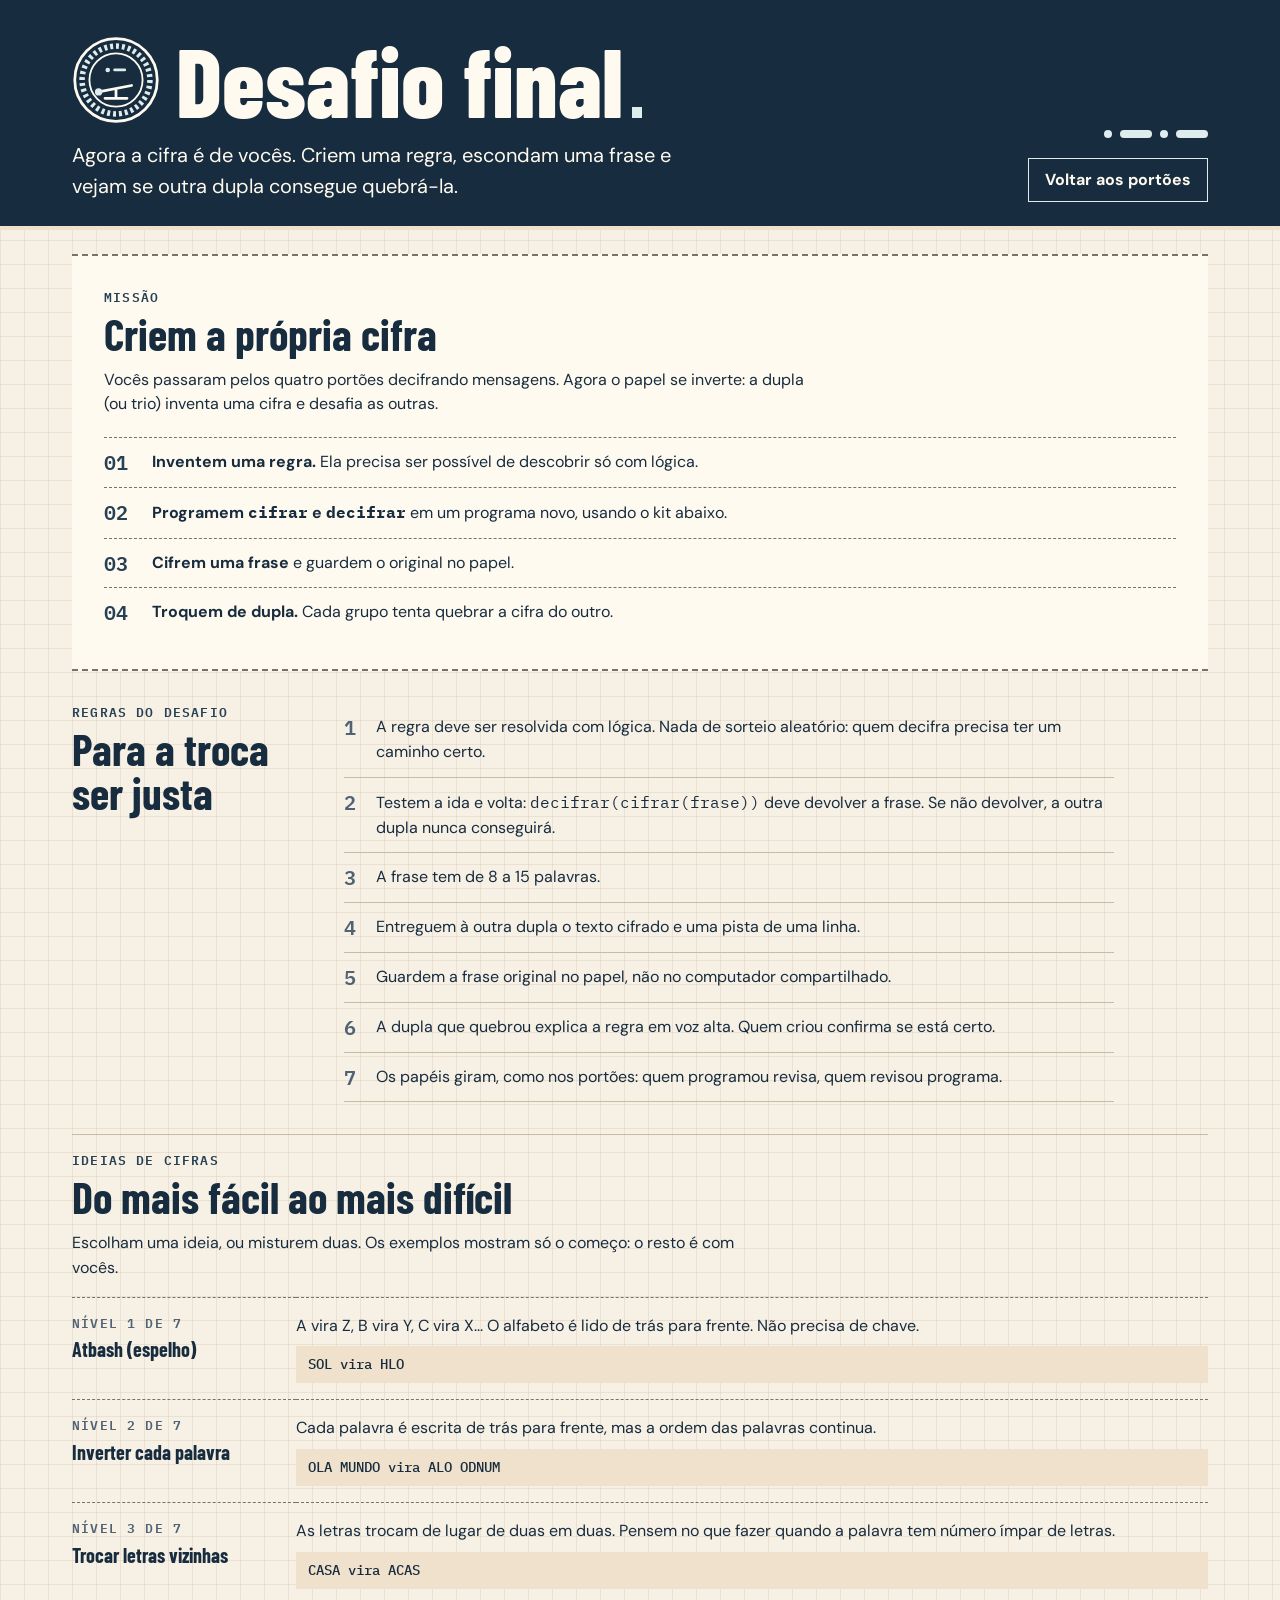
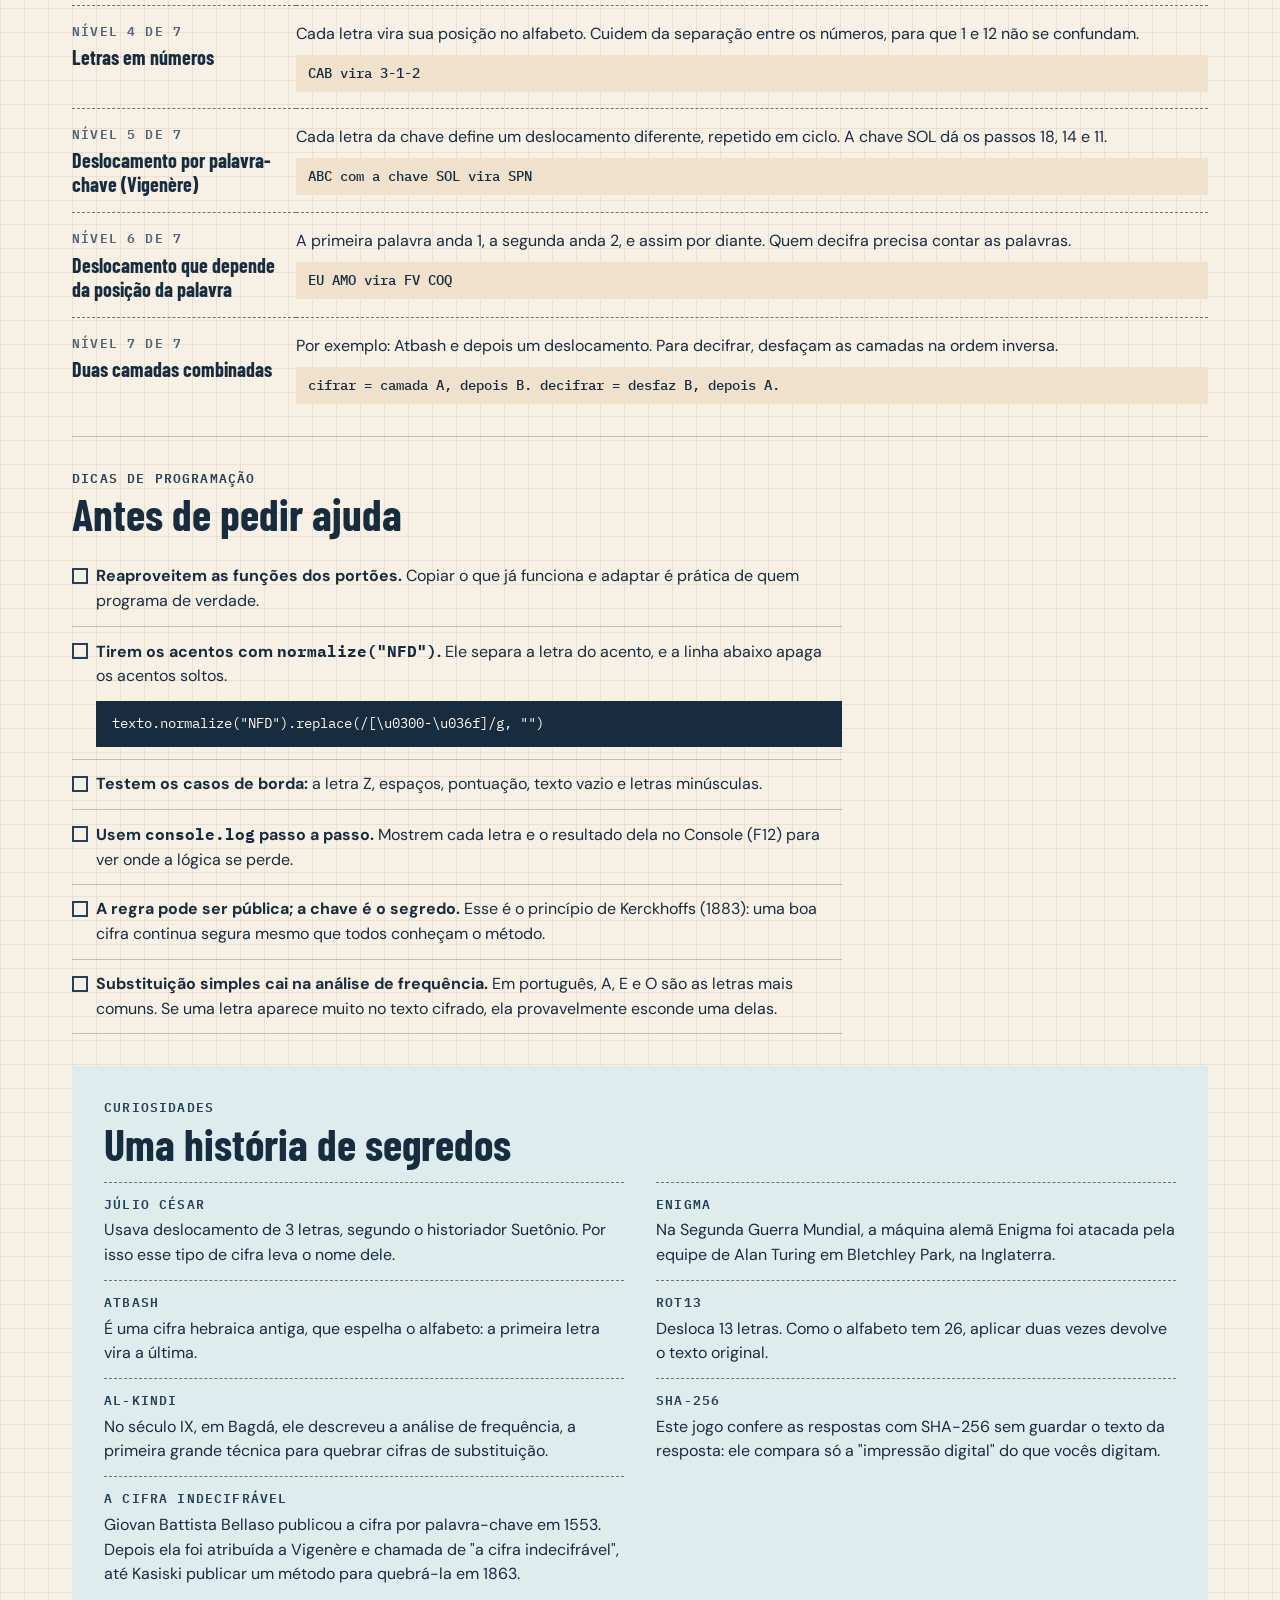
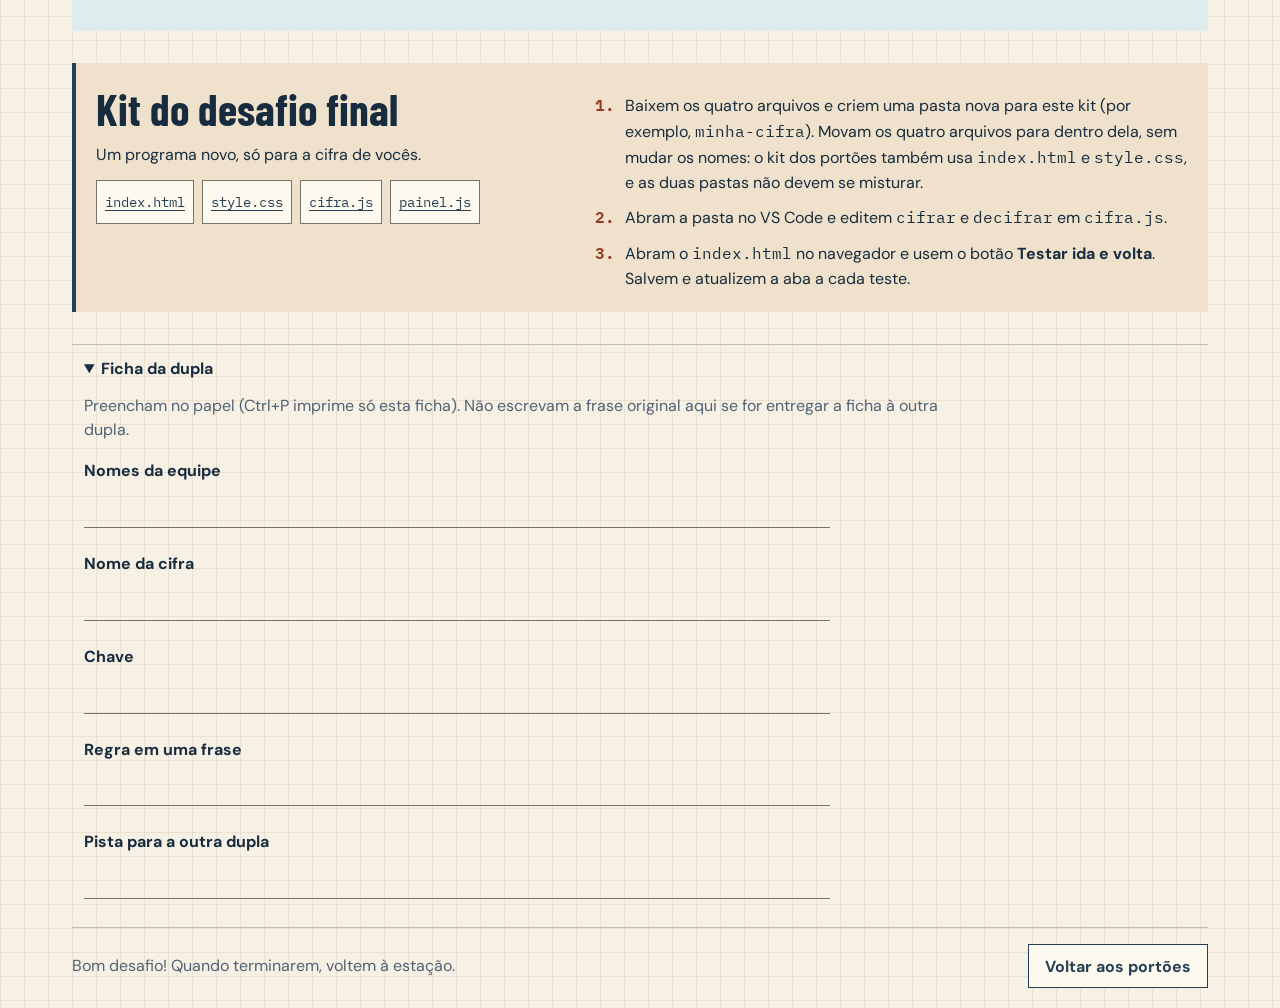
==== commit f1b0b15f: "Classroom-readiness fixes: kit paste flow, isolation, print layout - Tell students to paste the ciph" ====
--- a/site/desafio-final/index.html
+++ b/site/desafio-final/index.html
@@ -121,7 +121,7 @@
         </div>
       </div>
       <ol>
-        <li>Baixem os quatro arquivos e coloquem tudo na mesma pasta, sem mudar os nomes.</li>
+        <li>Baixem os quatro arquivos e criem uma pasta nova para este kit (por exemplo, <code>minha-cifra</code>). Movam os quatro arquivos para dentro dela, sem mudar os nomes: o kit dos portões também usa <code>index.html</code> e <code>style.css</code>, e as duas pastas não devem se misturar.</li>
         <li>Abram a pasta no VS Code e editem <code>cifrar</code> e <code>decifrar</code> em <code>cifra.js</code>.</li>
         <li>Abram o <code>index.html</code> no navegador e usem o botão <strong>Testar ida e volta</strong>. Salvem e atualizem a aba a cada teste.</li>
       </ol>
@@ -131,14 +131,16 @@
       <summary>Ficha da dupla</summary>
       <p class="sheet-hint">Preencham no papel (Ctrl+P imprime só esta ficha). Não escrevam a frase original aqui se for entregar a ficha à outra dupla.</p>
       <dl class="sheet-list">
+        <dt>Nomes da equipe</dt>
+        <dd></dd>
         <dt>Nome da cifra</dt>
         <dd></dd>
         <dt>Chave</dt>
         <dd></dd>
         <dt>Regra em uma frase</dt>
-        <dd></dd>
+        <dd class="field-tall"></dd>
         <dt>Pista para a outra dupla</dt>
-        <dd></dd>
+        <dd class="field-tall"></dd>
       </dl>
     </details>
 
--- a/site/assets/style.css
+++ b/site/assets/style.css
@@ -434,6 +434,19 @@
   to { opacity: 1; transform: none; }
 }
 
+/* Print: plain paper, no interactive chrome, no decorative grid or dark band. */
+@media print {
+  body { background: none; color: var(--text-primary); }
+  .masthead { background: none; color: var(--text-primary); border-bottom: 1px solid var(--border-control); }
+  .masthead-inner { padding-block: var(--space-4); }
+  .masthead-dot { background: var(--action-primary); }
+  .emblem, .key-art { color: var(--text-primary); }
+  .emblem .acc { stroke: var(--action-link); }
+  .emblem .acc-fill, .key-art .acc-fill { fill: var(--action-link); }
+  .skip-link, .masthead-tools, .route, button, .button, .kit, .downloads, .footer-link, .kit-jump, .announcement { display: none !important; }
+  .completion-code, .completion-summary, .summary-list { break-inside: avoid; }
+}
+
 @media (prefers-reduced-motion: reduce) {
   *, *::before, *::after { animation-duration: 0.01ms !important; animation-delay: 0s !important; transition-duration: 0.01ms !important; scroll-behavior: auto !important; }
 }
--- a/site/desafio-final/desafio.css
+++ b/site/desafio-final/desafio.css
@@ -132,8 +132,16 @@
 }
 
 @media print {
-  .skip-link, .masthead, main > section[id], .footer { display: none !important; }
+  .skip-link, .masthead, main > section[id], .footer, .sheet-hint { display: none !important; }
+  body { background: none; }
   .sheet { display: block !important; margin: 0; border: 0; }
+  /* The summary text becomes the printed title; no disclosure marker. */
+  .sheet summary { list-style: none; padding: 0 var(--space-3) var(--space-4); font: 800 var(--step-3)/1.1 var(--font-display); }
+  .sheet summary::marker { content: ''; }
+  .sheet summary::-webkit-details-marker { display: none; }
+  /* Taller writing areas for handwriting. */
+  .sheet-list dd { min-height: 1.5cm; }
+  .sheet-list dd.field-tall { min-height: 2.8cm; }
 }
 
 a.button { display: inline-flex; align-items: center; text-decoration: none; }
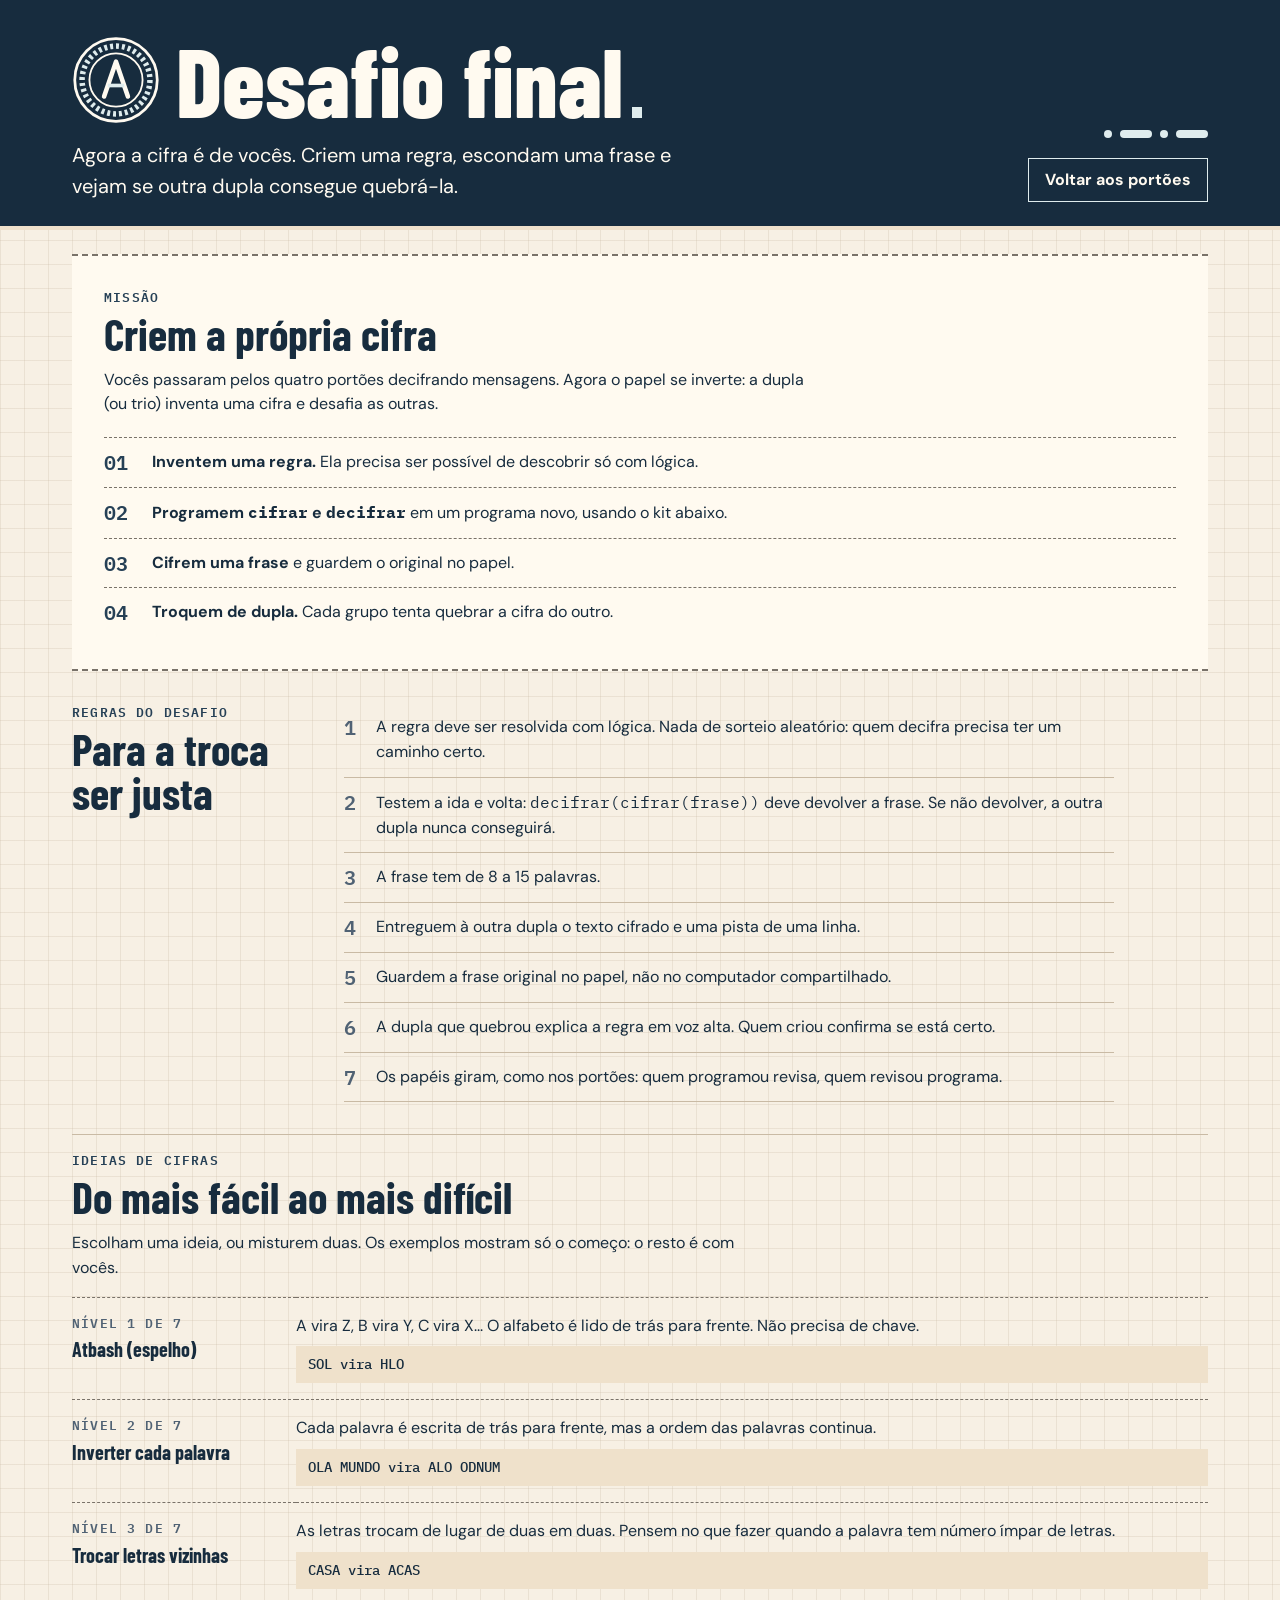
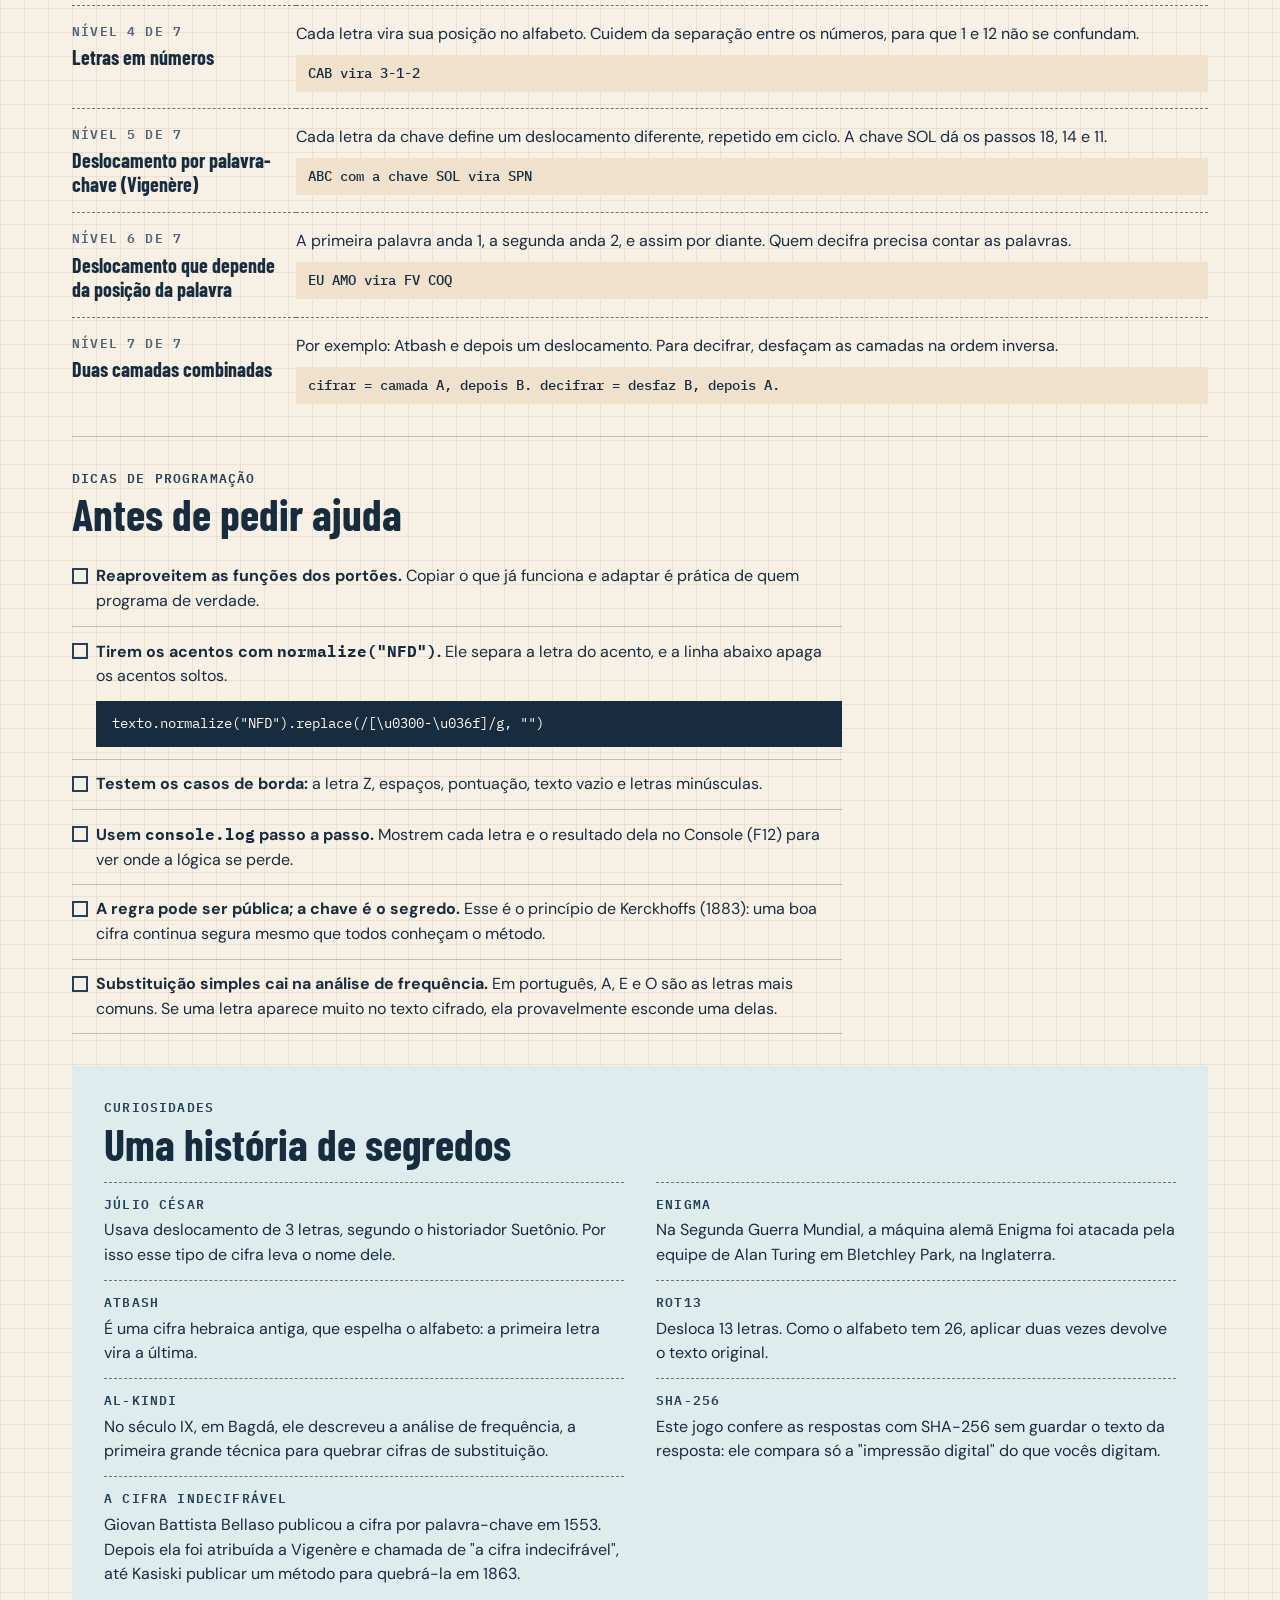
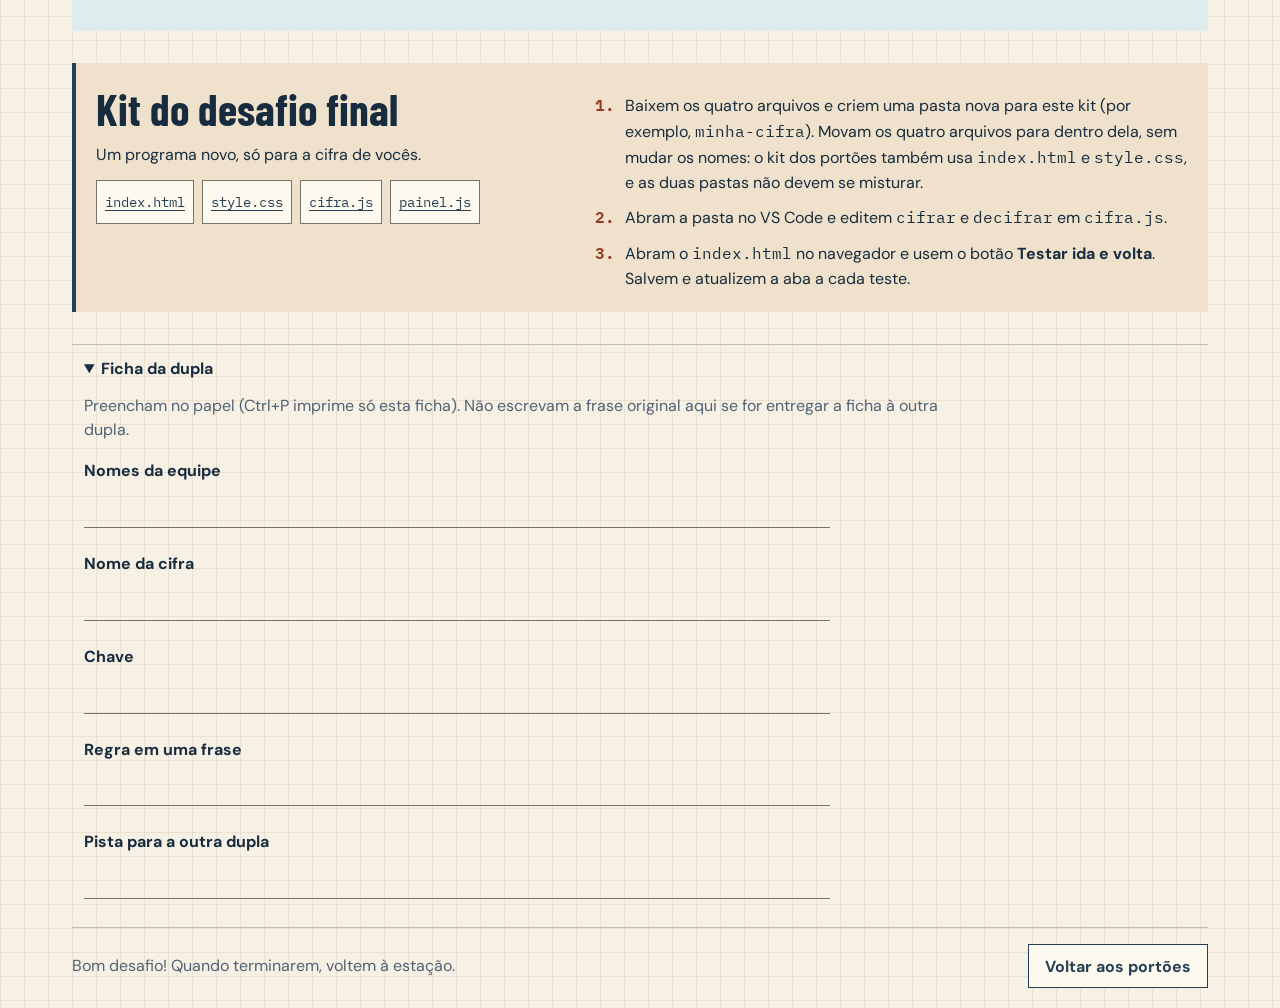
==== commit b1761e98: "Brand: letter A inside the emblem disc, remove telegraph key art Co-Authored-By: Claude Opus 5.5 <no" ====
--- a/site/desafio-final/index.html
+++ b/site/desafio-final/index.html
@@ -19,7 +19,7 @@
     <div class="frame masthead-inner">
       <div>
         <div class="brand-row">
-          <svg class="emblem" viewBox="0 0 96 96" aria-hidden="true" focusable="false"><circle class="ink" cx="48" cy="48" r="45" stroke-width="3"/><circle class="acc" cx="48" cy="48" r="37" stroke-width="6" pathLength="72" stroke-dasharray="1 1"/><circle class="ink" cx="48" cy="48" r="29" stroke-width="2"/><circle class="acc-fill" cx="39" cy="37" r="2.5"/><rect class="acc-fill" x="45" y="35.5" width="14" height="3" rx="1.5"/><path class="ink" d="M29 61l36-7M48 57.5V68M36 68h24" stroke-width="3"/><circle class="acc-fill" cx="29" cy="61" r="4"/></svg>
+          <svg class="emblem" viewBox="0 0 96 96" aria-hidden="true" focusable="false"><circle class="ink" cx="48" cy="48" r="45" stroke-width="3"/><circle class="acc" cx="48" cy="48" r="37" stroke-width="6" pathLength="72" stroke-dasharray="1 1"/><circle class="ink" cx="48" cy="48" r="29" stroke-width="2"/><path class="ink" d="M35 66L48 28L61 66" stroke-width="5"/><path class="acc" d="M39 54h18" stroke-width="4"/></svg>
           <h1>Desafio final<span class="masthead-dot" aria-hidden="true"></span></h1>
         </div>
         <p class="deck">Agora a cifra é de vocês. Criem uma regra, escondam uma frase e vejam se outra dupla consegue quebrá-la.</p>
--- a/site/assets/style.css
+++ b/site/assets/style.css
@@ -440,9 +440,9 @@
   .masthead { background: none; color: var(--text-primary); border-bottom: 1px solid var(--border-control); }
   .masthead-inner { padding-block: var(--space-4); }
   .masthead-dot { background: var(--action-primary); }
-  .emblem, .key-art { color: var(--text-primary); }
+  .emblem { color: var(--text-primary); }
   .emblem .acc { stroke: var(--action-link); }
-  .emblem .acc-fill, .key-art .acc-fill { fill: var(--action-link); }
+  .emblem .acc-fill { fill: var(--action-link); }
   .skip-link, .masthead-tools, .route, button, .button, .kit, .downloads, .footer-link, .kit-jump, .announcement { display: none !important; }
   .completion-code, .completion-summary, .summary-list { break-inside: avoid; }
 }
--- a/site/assets/brand.css
+++ b/site/assets/brand.css
@@ -1,4 +1,4 @@
-/* Masthead brand: station roundel and telegraph key illustration. Tokens only. */
+/* Masthead brand: station roundel with the letter A. Tokens only. */
 .brand-row {
   display: flex;
   align-items: center;
@@ -15,27 +15,16 @@
   stroke-linecap: round;
   stroke-linejoin: round;
 }
-.emblem .ink, .key-art .ink { stroke: currentColor; }
-.emblem .acc, .key-art .acc { stroke: var(--surface-note); }
-.emblem .acc-fill, .key-art .acc-fill { fill: var(--surface-note); stroke: none; }
+.emblem .ink { stroke: currentColor; }
+.emblem .acc { stroke: var(--surface-note); }
+.emblem .acc-fill { fill: var(--surface-note); stroke: none; }
 .emblem .acc { stroke-linecap: butt; }
 
-.key-art {
-  display: block;
-  width: clamp(11rem, 20vw, 14rem);
-  height: auto;
-  color: var(--text-inverse);
-  fill: none;
-  stroke-linecap: round;
-  stroke-linejoin: round;
-}
-.key-art .tape-feed { stroke: var(--surface-note); }
 
 @media (max-width: 36rem) {
   .brand-row { flex-direction: column; align-items: flex-start; gap: var(--space-2); }
   .emblem { width: 3.25rem; }
-  .key-art { display: none; }
 }
 @media (prefers-reduced-motion: reduce) {
-  .emblem, .key-art { transition: none; animation: none; }
+  .emblem { transition: none; animation: none; }
 }
